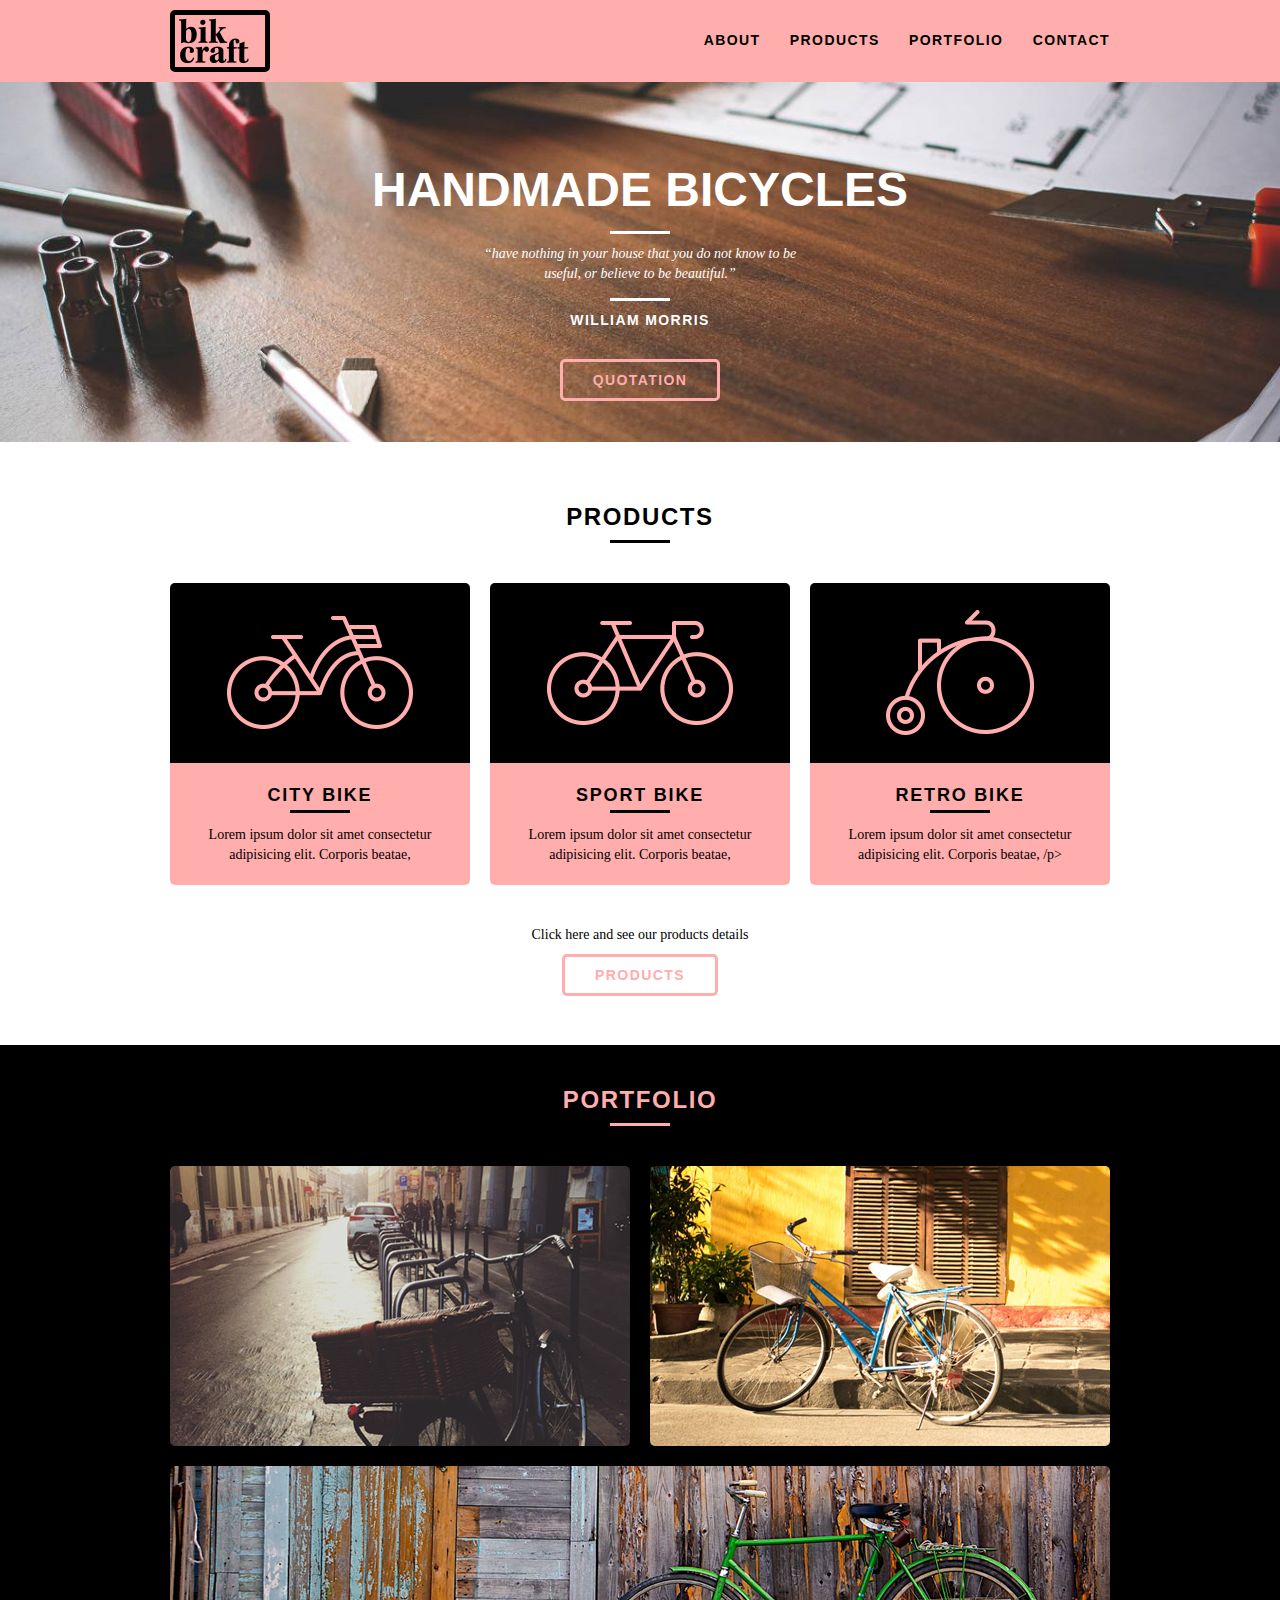
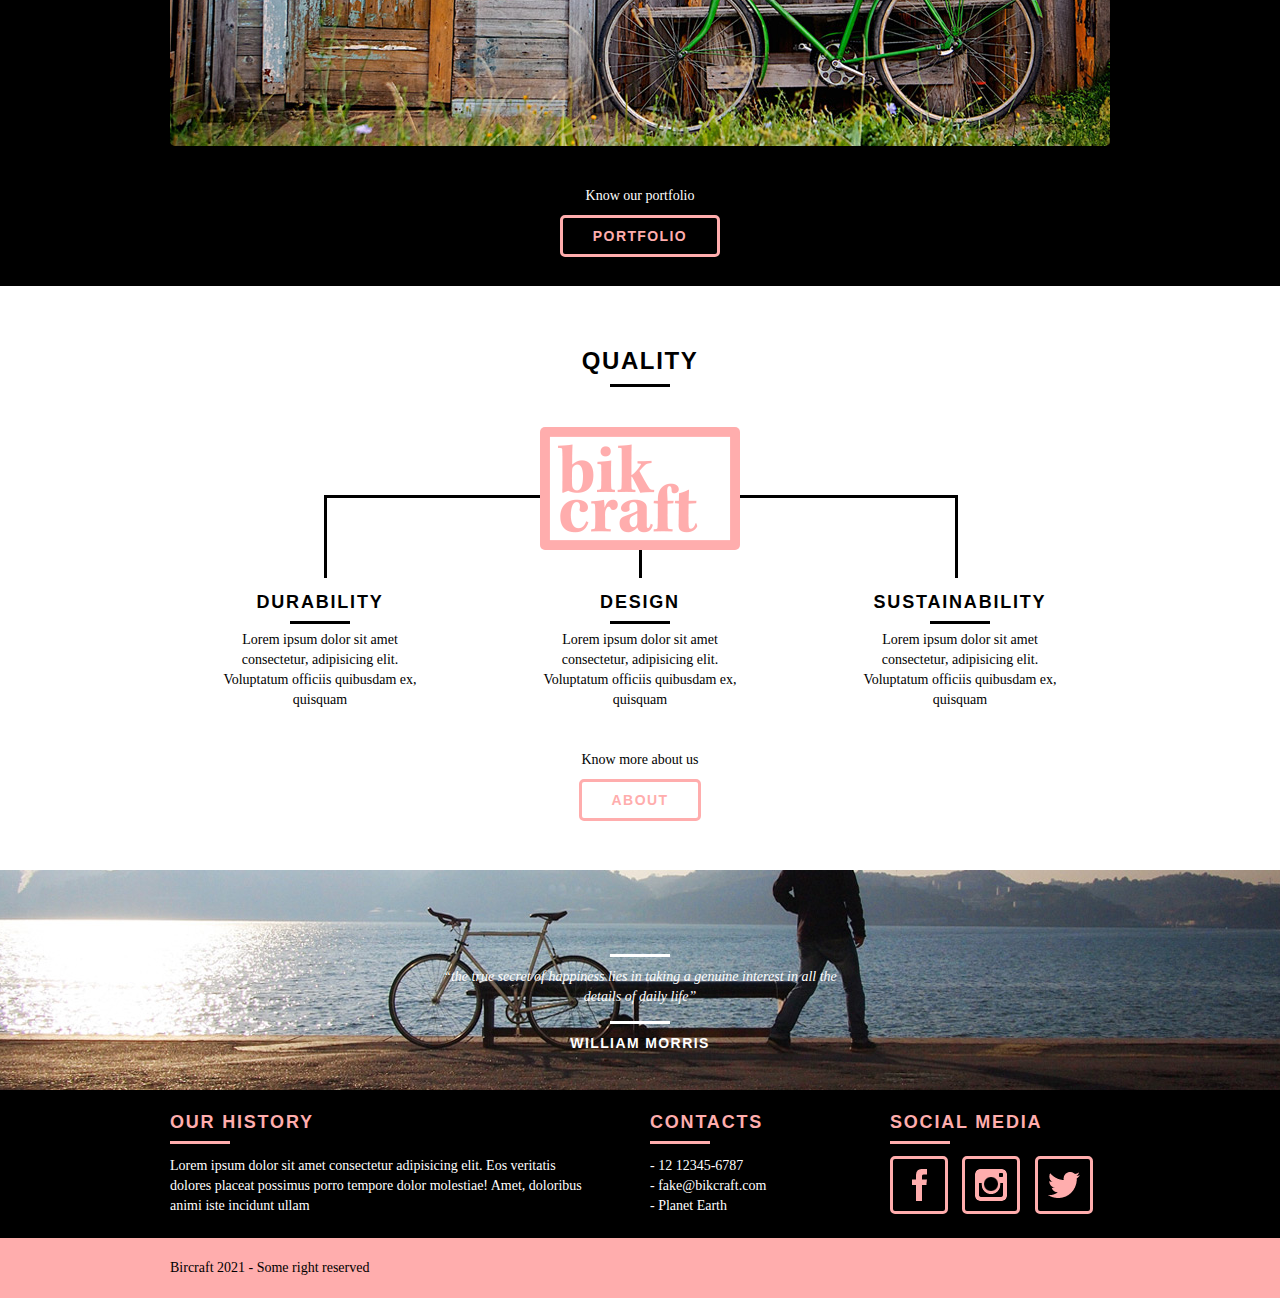
==== index.html @ 62cc19c1 ":beetle: client comments correction; :up: protfolio annimation" ====
<!DOCTYPE html>
<html lang="en">

<head>
   <meta charset="UTF-8">
   <meta http-equiv="X-UA-Compatible" content="IE=edge">
   <meta name="viewport" content="width=device-width, initial-scale=1.0">
   <title>Bikcraft</title>
   <link rel="stylesheet" href="https://use.fontawesome.com/releases/v5.15.3/css/all.css"
      integrity="sha384-SZXxX4whJ79/gErwcOYf+zWLeJdY/qpuqC4cAa9rOGUstPomtqpuNWT9wdPEn2fk" crossorigin="anonymous">
   <link rel="stylesheet" href="css/normalize.css">
   <link rel="stylesheet" href="css/reset.css">
   <link rel="stylesheet" href="css/grid.css">
   <link rel="stylesheet" href="css/style.css">
   <link rel="stylesheet" href="css/responsive.css">
</head>

<body>
   <header class="header">
      <div class="container">
         <a href="index.html" class="grid-4">
            <img src="img/logo.png" alt="Bikcraft">
         </a>
         <nav class="grid-12 header_menu">
            <ul>
               <li><a href="about.html">About</a></li>
               <li><a href="products.html">Products</a></li>
               <li><a href="portfolio.html">Portfolio</a></li>
               <li><a href="contact.html">Contact</a></li>
            </ul>
         </nav>
      </div>
   </header>
   <!-- Introduction -->
   <section class="introduction">
      <div class="container">
         <h1>Handmade Bicycles</h1>
         <blockquote class="quote-external">
            <p>
               “have nothing in your house that you do not know to be useful, or believe to be beautiful.”
            </p>
            <cite>WILLIAM MORRIS</cite>
         </blockquote>
         <a href="products.html" class="btn">Quotation</a>
      </div>
   </section>
   <!-- Products -->
   <section class="container products">
      <h2 class="subtitle">Products</h2>
      <ul class="products_list">
         <li class="grid-1-3">
            <div class="products_icon"><img src="img/produtos/city.png" alt="Bikecraft city bikes"></div>
            <h3>City Bike</h3>
            <p>Lorem ipsum dolor sit amet consectetur adipisicing elit. Corporis beatae, </p>
         </li>
         <li class="grid-1-3">
            <div class="products_icon"><img src="img/produtos/sport.png" alt="Bikecraft city bikes"></div>
            <h3>Sport Bike</h3>
            <p>Lorem ipsum dolor sit amet consectetur adipisicing elit. Corporis beatae, </p>
         </li>
         <li class="grid-1-3">
            <div class="products_icon"><img src="img/produtos/retro.png" alt="Bikecraft city bikes"></div>
            <h3>Retro Bike</h3>
            <p>Lorem ipsum dolor sit amet consectetur adipisicing elit. Corporis beatae, /p>
         </li>
      </ul>
      <div class="call">
         <p>Click here and see our products details</p>
         <a href="products.html" class="btn btn-black">Products</a>
      </div>
   </section>
   <!--Portfolio  -->
   <section class="portfolio">
      <div class="container">
         <h2 class="subtitle">Portfolio</h2>
         <div class="portfolio_list">
            <div class="grid-8"><img src="img/portfolio/retro.jpg" alt="Retro Bick"></div>
            <div class="grid-8"><img src="img/portfolio/city.jpg" alt="City Bike"></div>
            <div class="grid-16"><img src="img/portfolio/sport.jpg" alt="Sport Bike"></div>
         </div>
         <div class="call">
            <p>Know our portfolio</p>
            <a href="portfolio.html" class="btn">Portfolio</a>
         </div>
      </div>
   </section>
   <!-- Quality  -->
   <section class="quality container">
      <h2 class="subtitle">Quality</h2>
      <img src="img/bikcraft-qualidade.png" alt="Bikcraft">
      <ul class="quality-list">
         <li class="grid-1-3">
            <h3>Durability</h3>
            <p>Lorem ipsum dolor sit amet consectetur, adipisicing elit. Voluptatum officiis quibusdam ex, quisquam </p>
         </li>
         <li class="grid-1-3">
            <h3>Design</h3>
            <p>Lorem ipsum dolor sit amet consectetur, adipisicing elit. Voluptatum officiis quibusdam ex, quisquam </p>
         </li>
         <li class="grid-1-3">
            <h3>Sustainability</h3>
            <p>Lorem ipsum dolor sit amet consectetur, adipisicing elit. Voluptatum officiis quibusdam ex, quisquam </p>
         </li>
      </ul>
      <div class="call">
         <p>Know more about us</p>
         <a href="portfolio.html" class="btn btn-black">About</a>
      </div>
   </section>
   <!-- Break -->
   <section class="break">
      <blockquote class="quote-external container">
         <p>
            “the true secret of happiness lies in taking a genuine interest in all the details of daily life”
         </p>
         <cite>WILLIAM MORRIS</cite>
      </blockquote>
   </section>
   <!-- Footer -->
   <footer>
      <div class="footer">
         <div class="container">
            <div class="grid-8 footer-history">
               <h3>Our history</h3>
               <p>Lorem ipsum dolor sit amet consectetur adipisicing elit. Eos veritatis dolores placeat possimus porro
                  tempore dolor molestiae! Amet, doloribus animi iste incidunt ullam</p>
            </div>
            <div class="grid-4 footer-contacts">
               <h3>Contacts</h3>
               <ul>
                  <li>- 12 12345-6787</li>
                  <li>- fake@bikcraft.com</li>
                  <li>- Planet Earth</li>
               </ul>
            </div>
            <div class="grid-4 footer-social-media">
               <h3>Social Media</h3>
               <ul>
                  <li><a href="http://facebook.com" target="_blank"><img src="/img/redes-sociais/facebook.png"
                           alt=""></a></li>
                  <li><a href="http://instagram.com" target="_blank"><img src="/img/redes-sociais/instagram.png"
                           alt=""></a></li>
                  <li><a href="http://twitter.com" target="_blank"><img src="img/redes-sociais/twitter.png" alt=""></a>
                  </li>
               </ul>
            </div>
         </div>
      </div>
      <div class="copy">
         <div class="container">
            <p class="grid-16">
               Bircraft 2021 - Some right reserved
            </p>
         </div>
      </div>
   </footer>
   <script src="js/libs/jquery-1.11.2.min.js"></script>
   <script src="js/plugins.js"></script>
   <script src="js/script.js"></script>
</body>

</html>
---- css/grid.css ----
*,
*:before,
*:after {
  -webkit-box-sizing: border-box;
  -moz-box-sizing: border-box;
  box-sizing: border-box;
}

.container {
  width: 960px;
  margin: 0 auto;
  padding: 0px;
  position: relative;
}

.container:after,
.container:before {
  content: " ";
  display: table;
}

.container:after {
  clear: both;
}

.grid-1,
.grid-2,
.grid-3,
.grid-4,
.grid-5,
.grid-6,
.grid-7,
.grid-8,
.grid-9,
.grid-10,
.grid-11,
.grid-12,
.grid-13,
.grid-14,
.grid-15,
.grid-16,
.grid-1-3 {
  float: left;
  margin-left: 10px;
  margin-right: 10px;
}

.grid-1 {
  width: 40px;
}

.grid-2 {
  width: 100px;
}

.grid-3 {
  width: 160px;
}

.grid-4 {
  width: 220px;
}

.grid-5 {
  width: 280px;
}

.grid-6 {
  width: 340px;
}

.grid-7 {
  width: 400px;
}

.grid-8 {
  width: 460px;
}

.grid-9 {
  width: 520px;
}

.grid-10 {
  width: 580px;
}

.grid-11 {
  width: 640px;
}

.grid-12 {
  width: 700px;
}

.grid-13 {
  width: 760px;
}

.grid-14 {
  width: 820px;
}

.grid-15 {
  width: 880px;
}

.grid-16 {
  width: 940px;
}

.grid-1-3 {
  width: 300px;
}
/********************* Tablet - 768px ***********************/
@media only screen and (min-width: 768px) and (max-width: 959px) {
  .container {
    width: 768px;
  }
  .grid-1 {
    width: 28px;
  }
  .grid-2 {
    width: 76px;
  }
  .grid-3 {
    width: 124px;
  }
  .grid-4 {
    width: 172px;
  }
  .grid-5 {
    width: 220px;
  }
  .grid-6 {
    width: 268px;
  }
  .grid-7 {
    width: 316px;
  }
  .grid-8 {
    width: 364px;
  }
  .grid-9 {
    width: 412px;
  }
  .grid-10 {
    width: 460px;
  }
  .grid-11 {
    width: 508px;
  }
  .grid-12 {
    width: 556px;
  }
  .grid-13 {
    width: 604px;
  }
  .grid-14 {
    width: 652px;
  }
  .grid-15 {
    width: 700px;
  }
  .grid-16 {
    width: 748px;
  }
  .grid-1-3 {
    width: 236px;
  }
}

/********************* Mobile and Small tablets - 768px ***********************/
@media only screen and (max-width: 767px) {
  .container {
    width: 300px;
  }
  .grid-1,
  .grid-2,
  .grid-3,
  .grid-4,
  .grid-5,
  .grid-6,
  .grid-7,
  .grid-8,
  .grid-9,
  .grid-10,
  .grid-11,
  .grid-12,
  .grid-13,
  .grid-14,
  .grid-15,
  .grid-16,
  .grid-1-3 {
    width: 300px;
    margin: 0 0 20px 0;
    float: none;
  }
}
---- css/style.css ----
/*************************** General Styles************************/
body {
  font-family: Arial, Helvetica, sans-serif;
}

p {
  font-family: Georgia, "Times New Roman", Times, serif;
  font-size: 14px;
  line-height: 20px;
}
img {
  display: block;
  max-width: 100%;
  border-radius: 5px;
}
.btn {
  border: 3px solid #ffadad;
  padding: 10px 30px;
  color: #ffadad;
  font-size: 14px;
  line-height: 20px;
  text-transform: uppercase;
  font-weight: bold;
  letter-spacing: 0.1em;
  border-radius: 5px;
}
.btn:hover {
  color: #fff;
  border-color: #fff;
}
.btn.btn-black:hover {
  color: #000;
  border-color: #000;
}

.subtitle {
  font-size: 24px;
  line-height: 30px;
  font-weight: bold;
  letter-spacing: 0.1rem;
  color: #000;
  text-transform: uppercase;
  text-align: center;
  margin-bottom: 40px;
}
.subtitle::after {
  content: "";
  display: block;
  width: 60px;
  height: 3px;
  background: #000;
  margin: 8px auto;
}
.subtitle-internal {
  font-size: 24px;
  line-height: 30px;
  font-weight: bold;
  letter-spacing: 0.1rem;
  color: #000;
  text-transform: uppercase;
  margin-bottom: 20px;
}
.subtitle-internal::after {
  content: "";
  display: block;
  width: 60px;
  height: 3px;
  background: #000;
  margin: 8px 0;
}
/******************************* Header ***************************/
.header {
  position: fixed;
  top: 0;
  width: 100%;
  background: #ffadad;
  padding: 10px 0;
  z-index: 10;
}

.header_menu {
  text-align: right;
}

.header_menu ul li {
  display: inline-block;
  margin-left: 25px;
  margin-top: 20px;
}
.header_menu ul li a {
  color: #000;
  font-weight: bold;
  text-transform: uppercase;
  letter-spacing: 0.1em;
  font-size: 14px; /*  convém ser em em */
  line-height: 20px;
  padding: 10px 0; /*  para aumentar a área de contacto e facilitar o click */
}

.header_menu ul li a:hover {
  color: #fff;
}
.header_menu ul li a.menu-active {
  color: #fff;
}
/******************************* Intro ****************************/
.introduction {
  width: 100%;
  height: 360px;
  background: url(/img/bg.jpg) no-repeat center;
  background-size: cover;
  margin-top: 82px;
  text-align: center;
  padding-top: 80px;
}

.introduction h1 {
  font-size: 48px;
  color: #fff;
  font-weight: bold;
  text-transform: uppercase;
}

.quote-external {
  max-width: 320px;
  margin: 0 auto;
  margin-bottom: 40px;
  color: #fff;
}
.quote-external p {
  font-style: italic;
}
/******** Create line before and after quote ********/
.quote-external p::before,
.quote-external p::after {
  content: "";
  display: block;
  width: 60px;
  height: 3px;
  background: #fff;
  margin: 14px auto 10px auto;
}

.quote-external cite {
  font-style: normal;
  font-weight: bold;
  font-size: 14px;
  letter-spacing: 0.1em;
}
/*********************** Internal Introduction ********************/
.introduction-internal {
  width: 100%;
  margin-top: 82px;
  height: 160px;
  background-size: cover;
  text-align: center;
  color: #fff;
  padding-top: 30px;
}
.introduction-internal h1 {
  font-size: 36px;
  font-weight: bold;
  text-transform: uppercase;
}
.introduction-internal h1::after {
  content: "";
  display: block;
  width: 60px;
  height: 3px;
  background: #fff;
  margin: 6px auto 10px auto;
}

/**************************** Products ****************************/

.products {
  padding: 60px 0;
}
.products_list li {
  background: #ffadad;
  text-align: center;
  border-radius: 5px;
}
.products_list li h3 {
  font-weight: bold;
  font-size: 18px;
  line-height: 25px;
  text-transform: uppercase;
  letter-spacing: 0.1em;
  margin-top: 20px;
}
.products_list li h3::after {
  content: "";
  display: block;
  width: 60px;
  height: 3px;
  background: #000;
  margin: 2px auto;
}
.products_list li p {
  padding: 10px 20px 20px 20px;
}
.products_icon {
  background: #000;
  padding: 20px;
  border-radius: 5px 5px 0 0;
}
.products_icon img {
  margin: 0 auto;
}
.call {
  padding-top: 40px;
  text-align: center;
  clear: both;
}
.call p {
  margin-bottom: 20px;
}

/***************************** Portfolio **************************/
.portfolio {
  width: 100%;
  background: #000;
  padding: 40px;
}

.portfolio .subtitle {
  color: #ffadad;
}

.portfolio .subtitle::after {
  background: #ffadad;
}

.portfolio_list div:last-of-type {
  margin-top: 20px;
}

.portfolio .call p {
  color: #fff;
}
/***************************** Quality **************************/
.quality {
  padding: 60px 0;
  overflow: auto; /* Clear-fix*/
}
.quality::after {
  content: "";
  width: 634px;
  height: 83px;
  display: block;
  background: url(/img/linhas.png) no-repeat center;
  position: absolute;
  top: 209px;
  right: 162px;
  z-index: -1;
}
.quality img {
  margin: 0 auto;
}
.quality-list {
  padding-top: 20px;
}
.quality-list li {
  text-align: center;
  padding: 0 40px;
}

.quality-list li h3 {
  font-weight: bold;
  font-size: 18px;
  line-height: 25px;
  text-transform: uppercase;
  letter-spacing: 0.1em;
  margin-top: 20px;
}
.quality-list li h3::after {
  content: "";
  display: block;
  width: 60px;
  height: 3px;
  background: #000;
  margin: 6px auto;
}
/***************************** Break **************************/
.break {
  width: 100%;
  height: 220px;
  background: url(/img/bg-footer.jpg) no-repeat center;
  background-size: cover;
  text-align: center;
  padding-top: 70px;
}
.break .quote-external {
  max-width: 400px;
}
/***************************** Footer **************************/
.footer {
  width: 100%;
  background: #000;
  color: #fff;
  padding: 20px 0;
}

.footer h3 {
  font-size: 18px;
  line-height: 25px;
  font-weight: bold;
  color: #ffadad;
  text-transform: uppercase;
  letter-spacing: 0.1em;
}

.footer h3::after {
  content: "";
  display: block;
  width: 60px;
  height: 3px;
  background: #ffadad;
  margin: 6px 0 12px 0;
}

.footer-history {
  padding-right: 40px;
}
.footer-contacts ul li {
  font-size: 14px;
  line-height: 20px;
  font-family: Georgia, "Times New Roman", Times, serif;
}

.footer-social-media ul li {
  display: inline-block;
  margin-right: 10px;
}
.footer-social-media ul li a {
  border: 3px solid #ffadad;
  display: block;
  padding: 10px;
  border-radius: 5px;
}
.footer-social-media ul li a:hover {
  border: 3px solid #fff;
}
.copy {
  width: 100%;
  background: #ffadad;
  padding: 20px;
}
---- css/responsive.css ----
/********************* Tablet - 768px ***********************/
@media only screen and (min-width: 768px) and (max-width: 959px) {
  /******************************* Quality Home ***************************/

  .quality::after {
    right: 66px;
  }
  .quality-list li {
    padding: 0 10px;
  }
  /******************************* Footer ***************************/
  .footer-social-media ul li a {
    padding: 6px;
  }
  .footer-social-media ul li a img {
    width: 26px;
    height: 26px;
  }
  /**************************** Products ****************************/
  .product-item h2 {
    top: -150px;
    margin-bottom: -56px;
  }
  .product-icon {
    padding: 41px 0;
  }
  .product-info p {
    font-size: 14px;
    line-height: 20px;
    padding: 20px 30px;
    height: 122px;
  }
  .product-info ul li {
    width: 181px;
  }
  blockquote {
    left: 250px;
  }
}

/********************* Mobile ***********************/
@media only screen and (max-width: 767px) {
  .call {
    padding-top: 10px;
  }

  /******************************* Header ***************************/
  .header {
    position: relative;
    padding-bottom: 0;
  }
  .header img {
    margin: 0 auto 10px auto;
  }
  .header_menu {
    text-align: center;
  }
  .header_menu ul li {
    margin: 5px;
  }
  .header_menu ul li a {
    border: 4px solid #000;
    width: 136px;
    display: block;
    float: left;
  }
  .header_menu ul li a:hover {
    color: #fff;
    border-color: #fff;
  }
  .header_menu ul li a.menu-active {
    border-color: #fff;
  }
  /******************************* Quality Home ***************************/
  .quality::after {
    display: none;
  }
  /******************************* Intro ****************************/
  .introduction {
    margin-top: 0;
    padding-top: 45px;
    background: url(/img/bg-mobile.jpg) no-repeat center;
    background-size: cover;
  }
  /****************************** Internal Intro **************************/
  .introduction-internal {
    margin-top: 0px;
  }
  /****************************** About **************************/
  .mission-about p {
    font-size: 14px;
    line-height: 20px;
    padding-right: 0px;
  }
  .mission-about ul li {
    font-size: 14px;
    line-height: 25px;
  }

  /**************************** Products ****************************/
  .product-item h2 {
    top: -100px;
    margin-bottom: -68px;
  }
  .product-icon {
    padding: 41px 0;
  }
  .product-info p {
    font-size: 14px;
    line-height: 20px;
    height: auto;
    padding: 20px 30px;
  }
  .product-info ul li {
    width: 149px;
    font-size: 14px;
    padding-top: 14px;
  }
  .form {
    padding-right: 0px;
  }
  .contact-quotation ul {
    padding-right: 0px;
  }
  /**************************** Contact ****************************/
  .contact-form {
    padding-right: 0px;
    margin-bottom: 40px;
  }
  blockquote {
    left: 100px;
  }
}
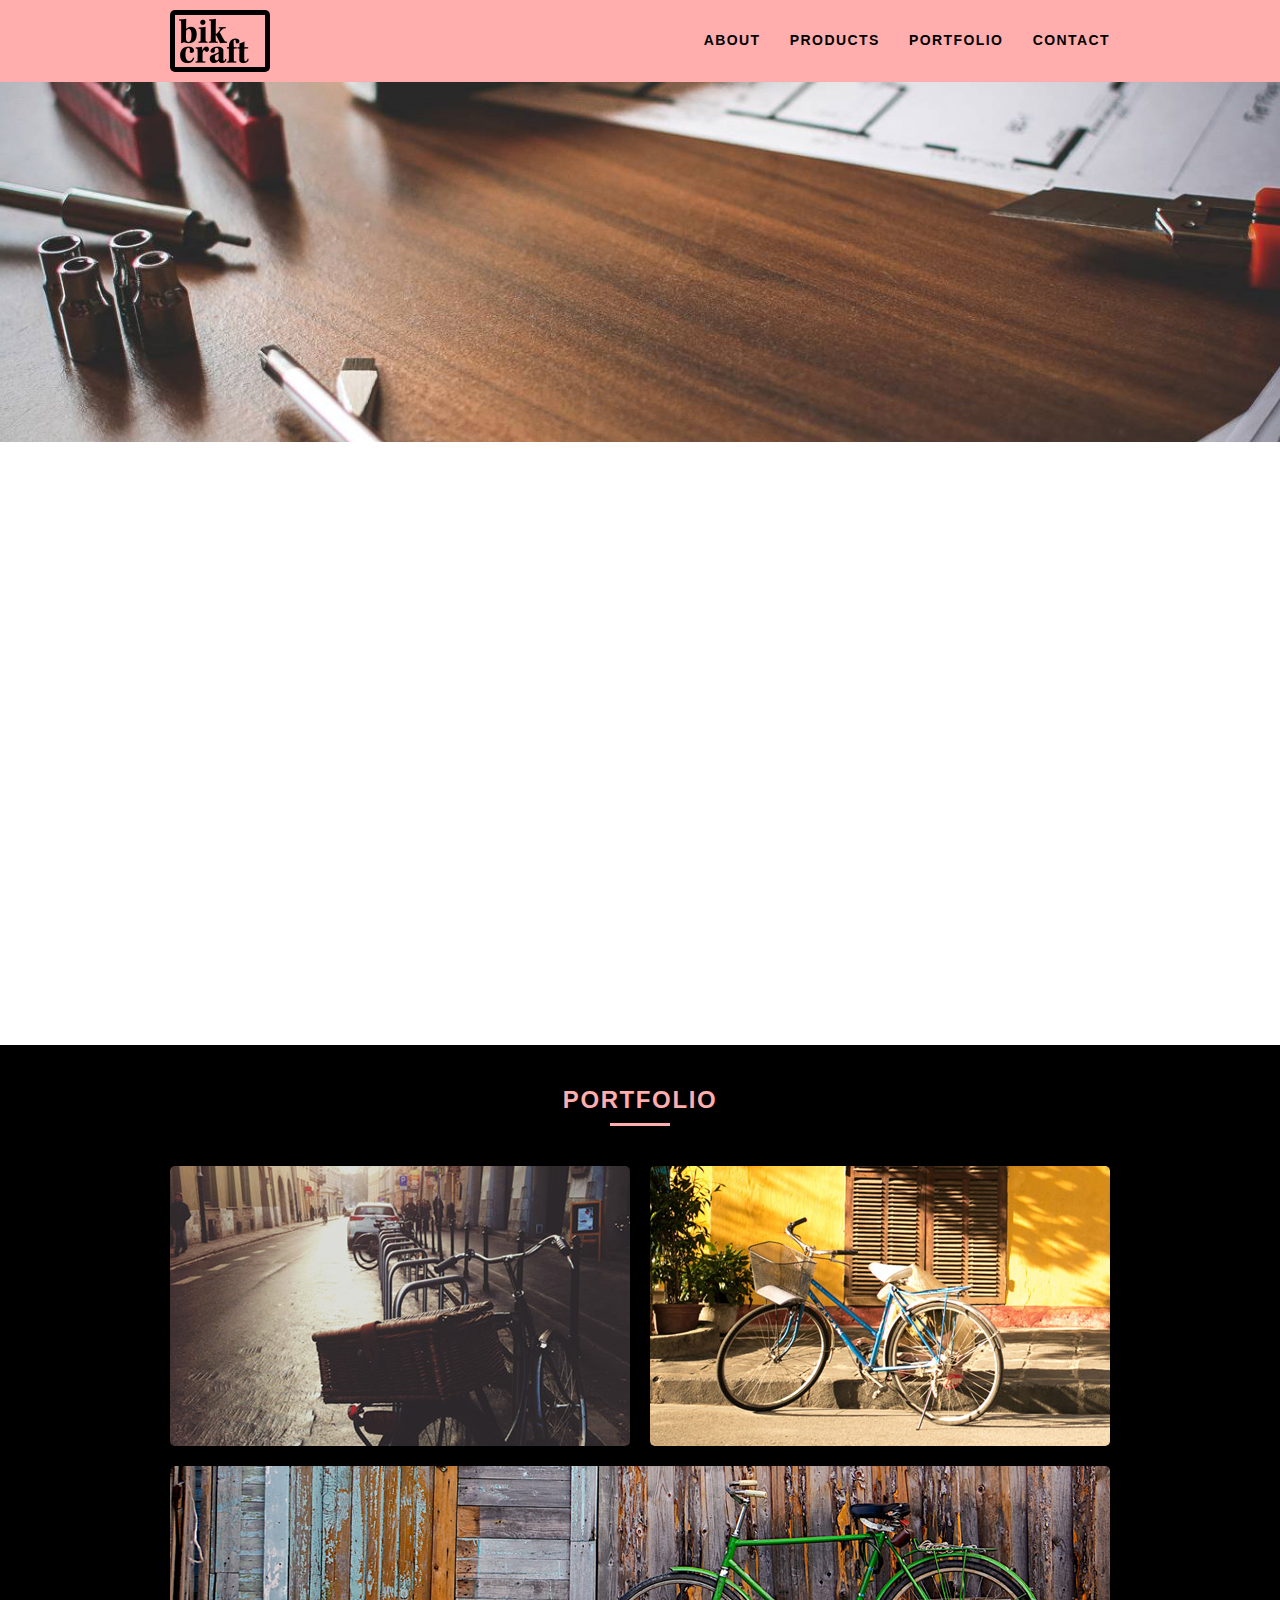
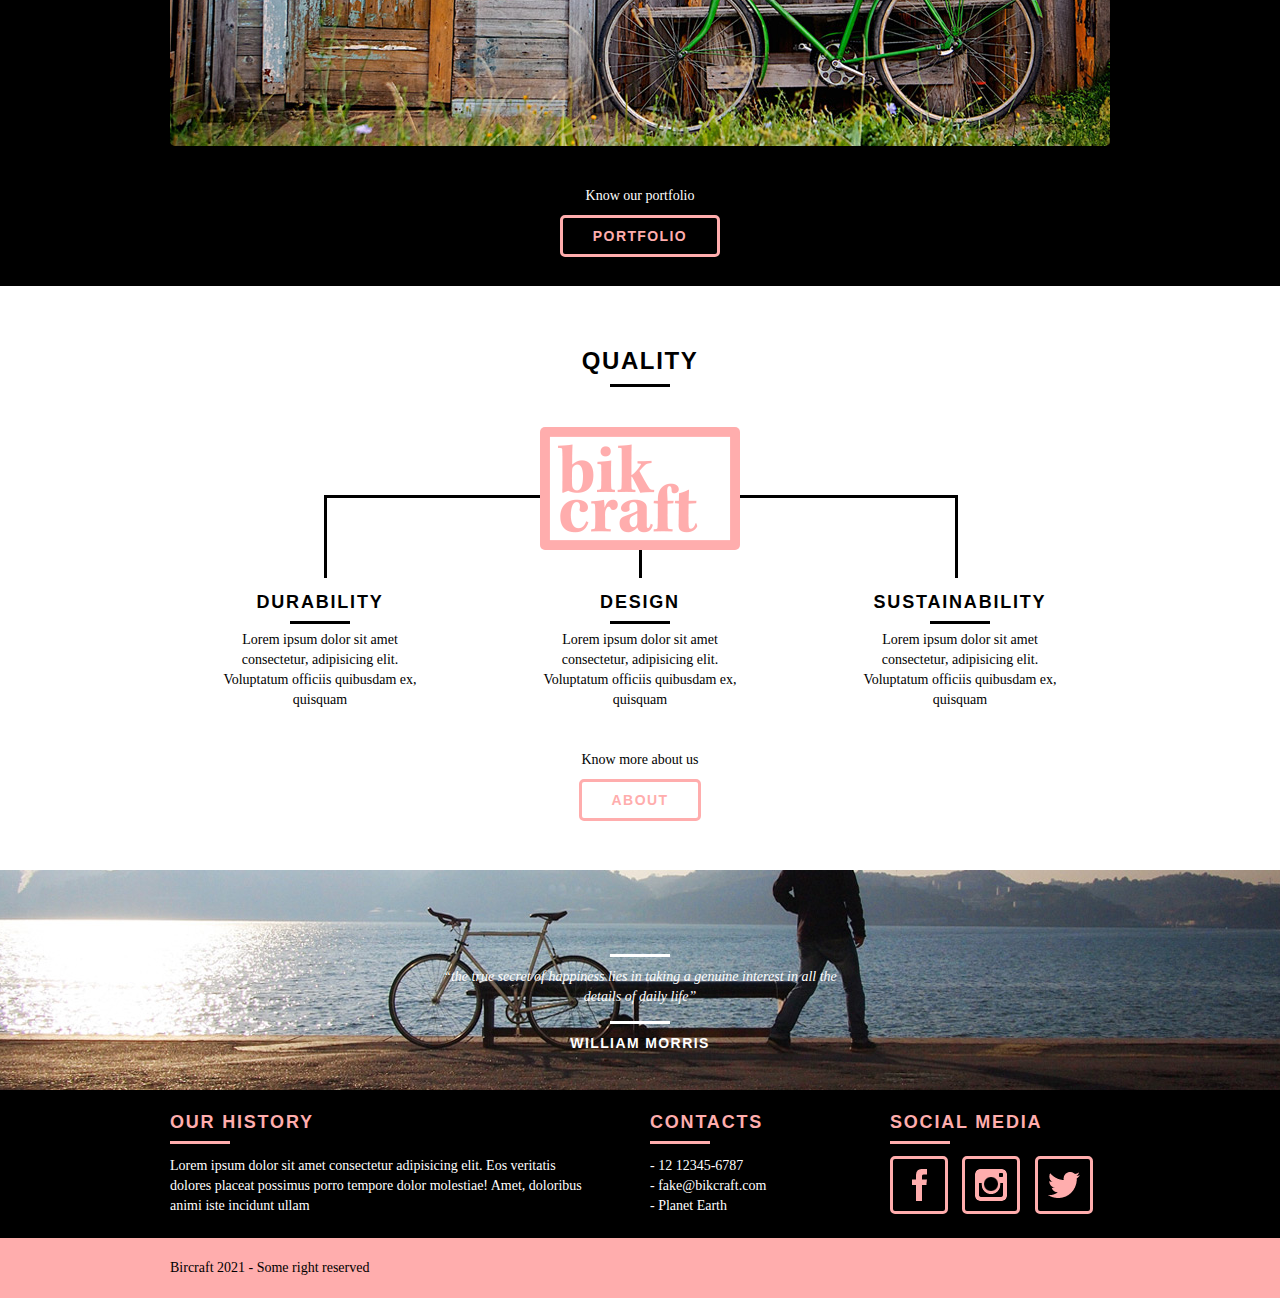
==== commit 8d6348d5: ":up: animations" ====
--- a/index.html
+++ b/index.html
@@ -13,6 +13,7 @@
    <link rel="stylesheet" href="css/grid.css">
    <link rel="stylesheet" href="css/style.css">
    <link rel="stylesheet" href="css/responsive.css">
+   <script src="js/libs/modernizr.custom.45655.js"></script>
 </head>
 
 <body>
@@ -45,7 +46,7 @@
       </div>
    </section>
    <!-- Products -->
-   <section class="container products">
+   <section class="container products anime">
       <h2 class="subtitle">Products</h2>
       <ul class="products_list">
          <li class="grid-1-3">
--- a/css/style.css
+++ b/css/style.css
@@ -23,6 +23,7 @@
   font-weight: bold;
   letter-spacing: 0.1em;
   border-radius: 5px;
+  transition: 0.5s ease;
 }
 .btn:hover {
   color: #fff;
@@ -95,6 +96,7 @@
   font-size: 14px; /*  convém ser em em */
   line-height: 20px;
   padding: 10px 0; /*  para aumentar a área de contacto e facilitar o click */
+  transition: all 0.3s ease-out;
 }
 
 .header_menu ul li a:hover {
@@ -338,6 +340,7 @@
   display: block;
   padding: 10px;
   border-radius: 5px;
+  transition: all 0.5s ease-out;
 }
 .footer-social-media ul li a:hover {
   border: 3px solid #fff;
@@ -347,3 +350,67 @@
   background: #ffadad;
   padding: 20px;
 }
+
+/* Animations */
+.js .introduction h1,
+.js .introduction blockquote,
+.js .introduction .btn,
+.js .anime,
+.js .anime-internal,
+.js .introduction-internal h1,
+.js .introduction-internal p {
+  opacity: 0;
+}
+
+/* From website Animate */
+/*!
+ * animate.css - https://animate.style/
+ * Version - 4.1.1
+ * Licensed under the MIT license - https://opensource.org/licenses/MIT
+ *
+ * Copyright (c) 2021 Animate.css
+ */
+:root {
+  --animate-duration: 1s;
+  --animate-delay: 1s;
+  --animate-repeat: 1;
+}
+.animate__animated {
+  -webkit-animation-duration: 1s;
+  animation-duration: 1s;
+  -webkit-animation-duration: var(--animate-duration);
+  animation-duration: var(--animate-duration);
+  -webkit-animation-fill-mode: both;
+  animation-fill-mode: both;
+}
+
+@-webkit-keyframes fadeInDown {
+  from {
+    opacity: 0;
+    -webkit-transform: translate3d(0, -10px, 0);
+    transform: translate3d(0, -10px, 0);
+  }
+
+  to {
+    opacity: 1;
+    -webkit-transform: translate3d(0, 0, 0);
+    transform: translate3d(0, 0, 0);
+  }
+}
+@keyframes fadeInDown {
+  from {
+    opacity: 0;
+    -webkit-transform: translate3d(0, -100%, 0);
+    transform: translate3d(0, -100%, 0);
+  }
+
+  to {
+    opacity: 1;
+    -webkit-transform: translate3d(0, 0, 0);
+    transform: translate3d(0, 0, 0);
+  }
+}
+.animate__fadeInDown {
+  -webkit-animation-name: fadeInDown;
+  animation-name: fadeInDown;
+}
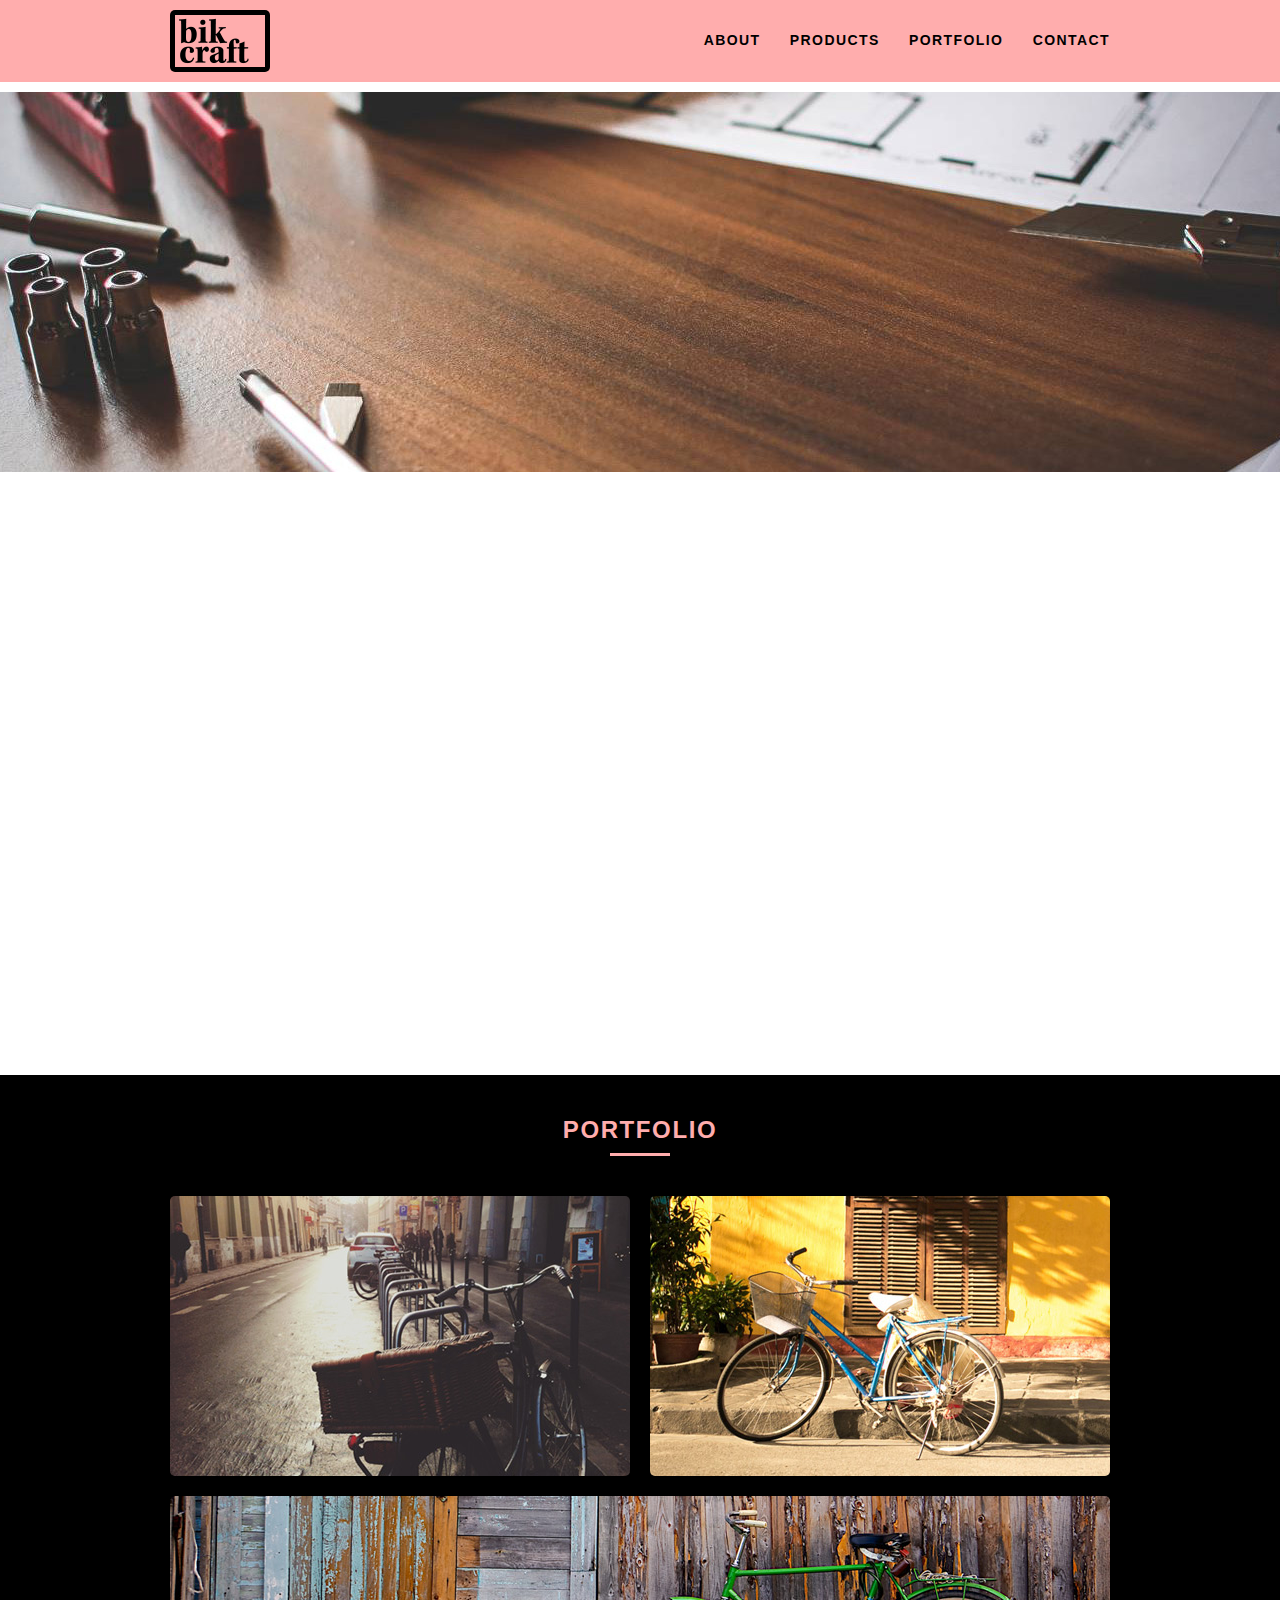
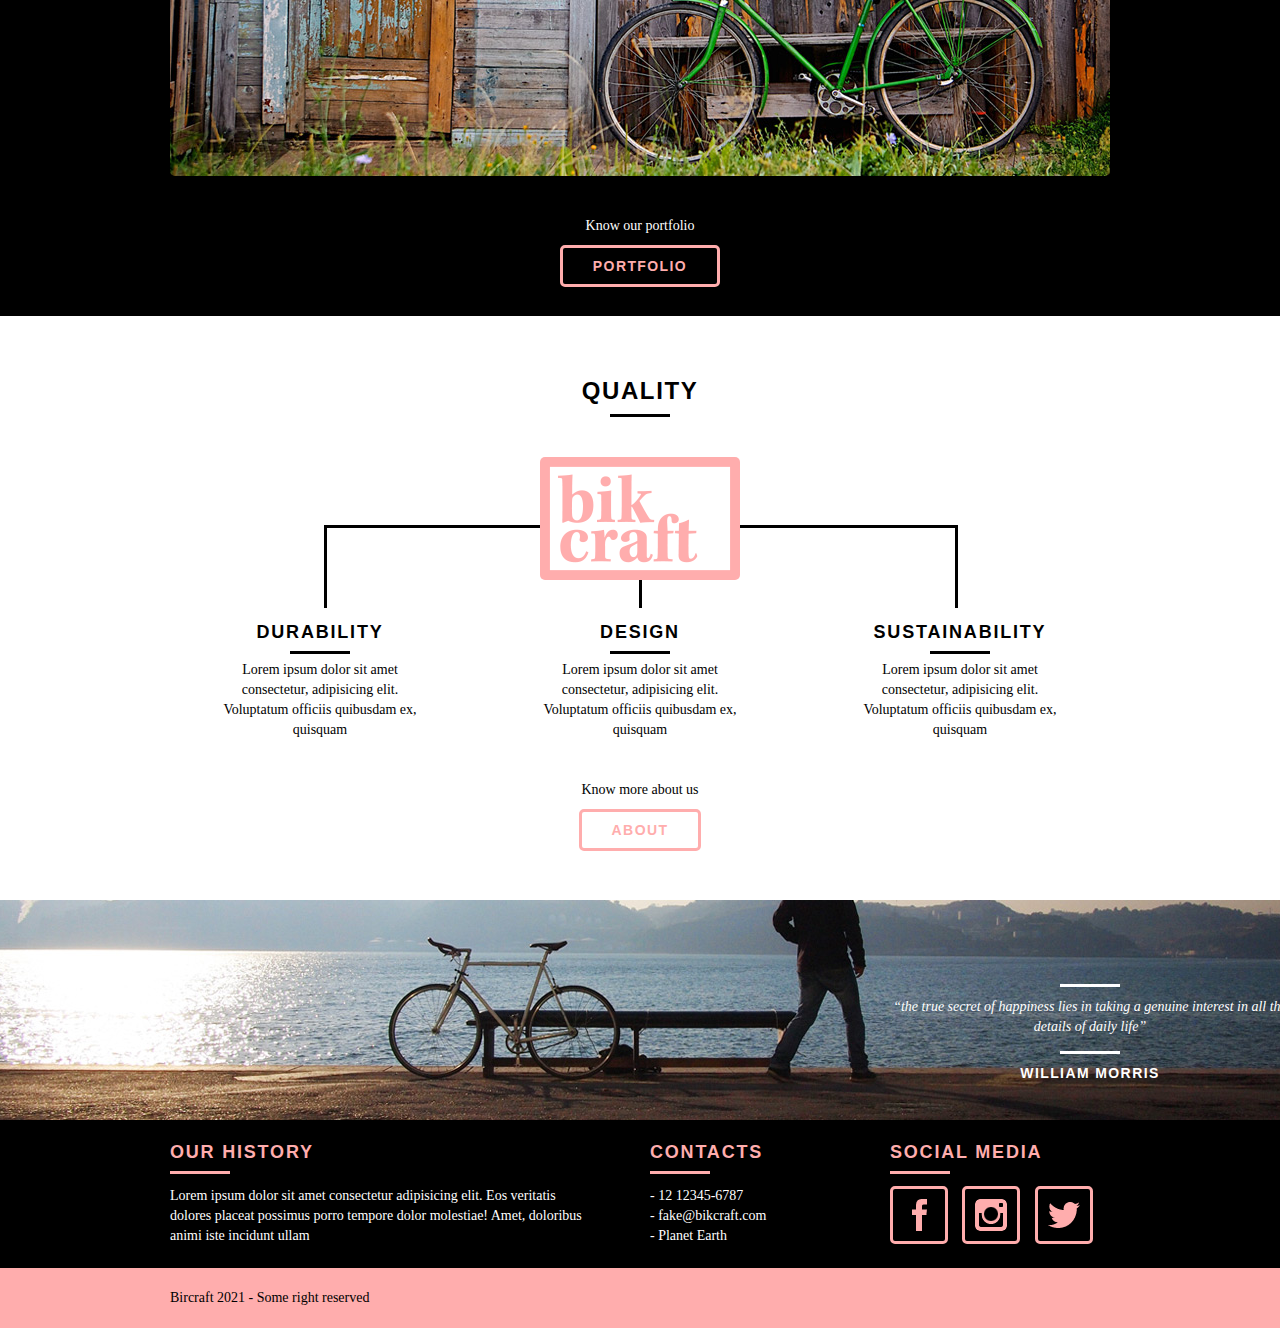
==== commit 12ae8e45: ":beetle: css one file" ====
--- a/index.html
+++ b/index.html
@@ -5,14 +5,24 @@
    <meta charset="UTF-8">
    <meta http-equiv="X-UA-Compatible" content="IE=edge">
    <meta name="viewport" content="width=device-width, initial-scale=1.0">
-   <title>Bikcraft</title>
+   <title>Bikcraft - Personalized Bicycles</title>
+   <meta name="description"
+      content="Buy your Personalized bicycle at Bikcraft. We have different models: city, sport and retro.">
+
+   <meta property="og:type" content="website" />
+   <meta property="og:title" content="nome do site" />
+   <meta property="og:description"
+      content="Buy your Personalized bicycle at Bikcraft. We have different models: city, sport and retro." />
+   <meta property="og:url" content="http://bikcraft.com" />
+   <meta property="og:image" content="http://bikcraft.com/img/og-image" />
+
+   <link rel="shortcut icon" href="favicon.ico">
    <link rel="stylesheet" href="https://use.fontawesome.com/releases/v5.15.3/css/all.css"
       integrity="sha384-SZXxX4whJ79/gErwcOYf+zWLeJdY/qpuqC4cAa9rOGUstPomtqpuNWT9wdPEn2fk" crossorigin="anonymous">
-   <link rel="stylesheet" href="css/normalize.css">
-   <link rel="stylesheet" href="css/reset.css">
-   <link rel="stylesheet" href="css/grid.css">
+
    <link rel="stylesheet" href="css/style.css">
-   <link rel="stylesheet" href="css/responsive.css">
+
+
    <script src="js/libs/modernizr.custom.45655.js"></script>
 </head>
 
@@ -109,14 +119,14 @@
       </div>
    </section>
    <!-- Break -->
-   <section class="break">
+   <div class="break">
       <blockquote class="quote-external container">
          <p>
             “the true secret of happiness lies in taking a genuine interest in all the details of daily life”
          </p>
          <cite>WILLIAM MORRIS</cite>
       </blockquote>
-   </section>
+   </div>
    <!-- Footer -->
    <footer>
       <div class="footer">
--- a/css/style.css
+++ b/css/style.css
@@ -1,3 +1,703 @@
+/* ==========================================================================
+   Reset
+   ========================================================================== */
+/**
+ * Remove anchor text-decoration
+ */
+a {
+  text-decoration: none;
+}
+
+/**
+ * Remove list-style
+ */
+ol,
+ul {
+  list-style: none;
+}
+
+html,
+body,
+div,
+span,
+iframe,
+h1,
+h2,
+h3,
+h4,
+h5,
+h6,
+p,
+blockquote,
+a,
+em,
+img,
+dl,
+dt,
+dd,
+ol,
+ul,
+li,
+fieldset,
+form,
+label,
+legend,
+article,
+footer,
+header,
+nav,
+section,
+main {
+  margin: 0;
+  padding: 0;
+  border: 0;
+  vertical-align: baseline;
+}
+
+h1,
+h2,
+h3,
+h4,
+h5,
+h6,
+p,
+a,
+ul {
+  font-size: 1em;
+  font-weight: normal;
+}
+
+/* Document
+ * ========================================================================== */
+
+/**
+ * 1. Correct the line height in all browsers.
+ * 2. Prevent adjustments of font size after orientation changes in
+ *    IE on Windows Phone and in iOS.
+ */
+
+html {
+  line-height: 1.15; /* 1 */
+  -ms-text-size-adjust: 100%; /* 2 */
+  -webkit-text-size-adjust: 100%; /* 2 */
+}
+
+/* Sections
+ * ========================================================================== */
+
+/**
+ * Correct the font size and margin on `h1` elements within `section` and
+ * `article` contexts in Chrome, Edge, Firefox, and Safari.
+ */
+
+h1 {
+  font-size: 2em;
+  margin: 0.67em 0;
+}
+
+/* Grouping content
+ * ========================================================================== */
+
+/**
+ * Remove the margin on nested lists in Chrome, Edge, IE, and Safari.
+ */
+
+dl dl,
+dl ol,
+dl ul,
+ol dl,
+ul dl {
+  margin: 0;
+}
+
+/**
+ * Remove the margin on nested lists in Edge 18- and IE.
+ */
+
+ol ol,
+ol ul,
+ul ol,
+ul ul {
+  margin: 0;
+}
+
+/**
+ * 1. Add the correct box sizing in Firefox.
+ * 2. Correct the inheritance of border color in Firefox.
+ * 3. Show the overflow in Edge 18- and IE.
+ */
+
+hr {
+  box-sizing: content-box; /* 1 */
+  color: inherit; /* 2 */
+  height: 0; /* 1 */
+  overflow: visible; /* 3 */
+}
+
+/**
+ * Add the correct display in IE.
+ */
+
+main {
+  display: block;
+}
+
+/**
+ * 1. Correct the inheritance and scaling of font size in all browsers.
+ * 2. Correct the odd `em` font sizing in all browsers.
+ */
+
+pre {
+  font-family: monospace, monospace; /* 1 */
+  font-size: 1em; /* 2 */
+}
+
+/* Text-level semantics
+ * ========================================================================== */
+
+/**
+ * Remove the gray background on active links in IE 10.
+ */
+
+a {
+  background-color: transparent;
+}
+
+/**
+ * Add the correct text decoration in Edge 18-, IE, and Safari.
+ */
+
+abbr[title] {
+  text-decoration: underline;
+  text-decoration: underline dotted;
+}
+
+/**
+ * Add the correct font weight in Chrome, Edge, and Safari.
+ */
+
+b,
+strong {
+  font-weight: bolder;
+}
+
+/**
+ * 1. Correct the inheritance and scaling of font size in all browsers.
+ * 2. Correct the odd `em` font sizing in all browsers.
+ */
+
+code,
+kbd,
+samp {
+  font-family: monospace, monospace; /* 1 */
+  font-size: 1em; /* 2 */
+}
+
+/**
+ * Add the correct font size in all browsers.
+ */
+
+small {
+  font-size: 80%;
+}
+
+/* Embedded content
+ * ========================================================================== */
+
+/**
+ * Add the correct display in IE 9-.
+ */
+
+audio,
+video {
+  display: inline-block;
+}
+
+/**
+ * Add the correct display in iOS 4-7.
+ */
+
+audio:not([controls]) {
+  display: none;
+  height: 0;
+}
+
+/**
+ * Remove the border on images within links in IE 10-.
+ */
+
+img {
+  border-style: none;
+}
+
+/**
+ * Hide the overflow in IE.
+ */
+
+svg:not(:root) {
+  overflow: hidden;
+}
+
+/* Tabular data
+ * ========================================================================== */
+
+/**
+ * 1. Correct table border color inheritance in all Chrome, Edge, and Safari.
+ * 2. Remove text indentation from table contents in Chrome, Edge, and Safari.
+ */
+
+table {
+  border-color: inherit; /* 1 */
+  text-indent: 0; /* 2 */
+}
+
+/* Forms
+ * ========================================================================== */
+
+/**
+ * Remove the margin on controls in Safari.
+ */
+
+button,
+input,
+select {
+  margin: 0;
+}
+
+/**
+ * 1. Show the overflow in IE.
+ * 2. Remove the inheritance of text transform in Edge 18-, Firefox, and IE.
+ */
+
+button {
+  overflow: visible; /* 1 */
+  text-transform: none; /* 2 */
+}
+
+/**
+ * Correct the inability to style buttons in iOS and Safari.
+ */
+
+button,
+[type="button"],
+[type="reset"],
+[type="submit"] {
+  -webkit-appearance: button;
+}
+
+/**
+ * Correct the padding in Firefox.
+ */
+
+fieldset {
+  padding: 0.35em 0.75em 0.625em;
+}
+
+/**
+ * Show the overflow in Edge 18- and IE.
+ */
+
+input {
+  overflow: visible;
+}
+
+/**
+ * 1. Correct the text wrapping in Edge 18- and IE.
+ * 2. Correct the color inheritance from `fieldset` elements in IE.
+ */
+
+legend {
+  box-sizing: border-box; /* 1 */
+  color: inherit; /* 2 */
+  display: table; /* 1 */
+  max-width: 100%; /* 1 */
+  white-space: normal; /* 1 */
+}
+
+/**
+ * 1. Add the correct display in Edge 18- and IE.
+ * 2. Add the correct vertical alignment in Chrome, Edge, and Firefox.
+ */
+
+progress {
+  display: inline-block; /* 1 */
+  vertical-align: baseline; /* 2 */
+}
+
+/**
+ * Remove the inheritance of text transform in Firefox.
+ */
+
+select {
+  text-transform: none;
+}
+
+/**
+ * 1. Remove the margin in Firefox and Safari.
+ * 2. Remove the default vertical scrollbar in IE.
+ */
+
+textarea {
+  margin: 0; /* 1 */
+  overflow: auto; /* 2 */
+}
+
+/**
+ * 1. Add the correct box sizing in IE 10-.
+ * 2. Remove the padding in IE 10-.
+ */
+
+[type="checkbox"],
+[type="radio"] {
+  box-sizing: border-box; /* 1 */
+  padding: 0; /* 2 */
+}
+
+/**
+ * 1. Correct the odd appearance in Chrome, Edge, and Safari.
+ * 2. Correct the outline style in Safari.
+ */
+
+[type="search"] {
+  -webkit-appearance: textfield; /* 1 */
+  outline-offset: -2px; /* 2 */
+}
+
+/**
+ * Correct the cursor style of increment and decrement buttons in Safari.
+ */
+
+::-webkit-inner-spin-button,
+::-webkit-outer-spin-button {
+  height: auto;
+}
+
+/**
+ * Correct the text style of placeholders in Chrome, Edge, and Safari.
+ */
+
+::-webkit-input-placeholder {
+  color: inherit;
+  opacity: 0.54;
+}
+
+/**
+ * Remove the inner padding in Chrome, Edge, and Safari on macOS.
+ */
+
+::-webkit-search-decoration {
+  -webkit-appearance: none;
+}
+
+/**
+ * 1. Correct the inability to style upload buttons in iOS and Safari.
+ * 2. Change font properties to `inherit` in Safari.
+ */
+
+::-webkit-file-upload-button {
+  -webkit-appearance: button; /* 1 */
+  font: inherit; /* 2 */
+}
+
+/**
+ * Remove the inner border and padding of focus outlines in Firefox.
+ */
+
+::-moz-focus-inner {
+  border-style: none;
+  padding: 0;
+}
+
+/**
+ * Restore the focus outline styles unset by the previous rule in Firefox.
+ */
+
+:-moz-focusring {
+  outline: 1px dotted ButtonText;
+}
+
+/**
+ * Remove the additional :invalid styles in Firefox.
+ */
+
+:-moz-ui-invalid {
+  box-shadow: none;
+}
+
+/* Interactive
+ * ========================================================================== */
+
+/*
+ * Add the correct display in Edge 18- and IE.
+ */
+
+details {
+  display: block;
+}
+
+/*
+ * Add the correct styles in Edge 18-, IE, and Safari.
+ */
+
+dialog {
+  background-color: white;
+  border: solid;
+  color: black;
+  display: block;
+  height: -moz-fit-content;
+  height: -webkit-fit-content;
+  height: fit-content;
+  left: 0;
+  margin: auto;
+  padding: 1em;
+  position: absolute;
+  right: 0;
+  width: -moz-fit-content;
+  width: -webkit-fit-content;
+  width: fit-content;
+}
+
+dialog:not([open]) {
+  display: none;
+}
+
+/*
+ * Add the correct display in all browsers.
+ */
+
+summary {
+  display: list-item;
+}
+
+/* Scripting
+ * ========================================================================== */
+
+/**
+ * Add the correct display in IE 9-.
+ */
+
+canvas {
+  display: inline-block;
+}
+
+/**
+ * Add the correct display in IE.
+ */
+
+template {
+  display: none;
+}
+
+/* User interaction
+ * ========================================================================== */
+
+/**
+ * Add the correct display in IE 10-.
+ */
+
+[hidden] {
+  display: none;
+}
+
+*,
+*:before,
+*:after {
+  -webkit-box-sizing: border-box;
+  -moz-box-sizing: border-box;
+  box-sizing: border-box;
+}
+
+.container {
+  width: 960px;
+  margin: 0 auto;
+  padding: 0px;
+  position: relative;
+}
+
+.container:after,
+.container:before {
+  content: " ";
+  display: table;
+}
+
+.container:after {
+  clear: both;
+}
+
+.grid-1,
+.grid-2,
+.grid-3,
+.grid-4,
+.grid-5,
+.grid-6,
+.grid-7,
+.grid-8,
+.grid-9,
+.grid-10,
+.grid-11,
+.grid-12,
+.grid-13,
+.grid-14,
+.grid-15,
+.grid-16,
+.grid-1-3 {
+  float: left;
+  margin-left: 10px;
+  margin-right: 10px;
+}
+
+.grid-1 {
+  width: 40px;
+}
+
+.grid-2 {
+  width: 100px;
+}
+
+.grid-3 {
+  width: 160px;
+}
+
+.grid-4 {
+  width: 220px;
+}
+
+.grid-5 {
+  width: 280px;
+}
+
+.grid-6 {
+  width: 340px;
+}
+
+.grid-7 {
+  width: 400px;
+}
+
+.grid-8 {
+  width: 460px;
+}
+
+.grid-9 {
+  width: 520px;
+}
+
+.grid-10 {
+  width: 580px;
+}
+
+.grid-11 {
+  width: 640px;
+}
+
+.grid-12 {
+  width: 700px;
+}
+
+.grid-13 {
+  width: 760px;
+}
+
+.grid-14 {
+  width: 820px;
+}
+
+.grid-15 {
+  width: 880px;
+}
+
+.grid-16 {
+  width: 940px;
+}
+
+.grid-1-3 {
+  width: 300px;
+}
+/********************* Tablet - 768px ***********************/
+@media only screen and (min-width: 768px) and (max-width: 959px) {
+  .container {
+    width: 768px;
+  }
+  .grid-1 {
+    width: 28px;
+  }
+  .grid-2 {
+    width: 76px;
+  }
+  .grid-3 {
+    width: 124px;
+  }
+  .grid-4 {
+    width: 172px;
+  }
+  .grid-5 {
+    width: 220px;
+  }
+  .grid-6 {
+    width: 268px;
+  }
+  .grid-7 {
+    width: 316px;
+  }
+  .grid-8 {
+    width: 364px;
+  }
+  .grid-9 {
+    width: 412px;
+  }
+  .grid-10 {
+    width: 460px;
+  }
+  .grid-11 {
+    width: 508px;
+  }
+  .grid-12 {
+    width: 556px;
+  }
+  .grid-13 {
+    width: 604px;
+  }
+  .grid-14 {
+    width: 652px;
+  }
+  .grid-15 {
+    width: 700px;
+  }
+  .grid-16 {
+    width: 748px;
+  }
+  .grid-1-3 {
+    width: 236px;
+  }
+}
+
+/********************* Mobile and Small tablets - 768px ***********************/
+@media only screen and (max-width: 767px) {
+  .container {
+    width: 300px;
+  }
+  .grid-1,
+  .grid-2,
+  .grid-3,
+  .grid-4,
+  .grid-5,
+  .grid-6,
+  .grid-7,
+  .grid-8,
+  .grid-9,
+  .grid-10,
+  .grid-11,
+  .grid-12,
+  .grid-13,
+  .grid-14,
+  .grid-15,
+  .grid-16,
+  .grid-1-3 {
+    width: 300px;
+    margin: 0 0 20px 0;
+    float: none;
+  }
+}
 /*************************** General Styles************************/
 body {
   font-family: Arial, Helvetica, sans-serif;
@@ -13,6 +713,29 @@
   max-width: 100%;
   border-radius: 5px;
 }
+
+/* Form */
+.formphp label.not-show,
+.formphp input.not-show {
+  display: none !important;
+}
+
+#form-erro span,
+#form-send span {
+  font-size: 18px;
+  line-height: 25px;
+  margin-bottom: 10px;
+  display: block;
+}
+
+#form-send {
+  color: #31aa39;
+}
+
+#form-erro {
+  color: #f64540;
+}
+
 .btn {
   border: 3px solid #ffadad;
   padding: 10px 30px;
@@ -108,10 +831,10 @@
 /******************************* Intro ****************************/
 .introduction {
   width: 100%;
-  height: 360px;
+  height: 380px;
   background: url(/img/bg.jpg) no-repeat center;
   background-size: cover;
-  margin-top: 82px;
+  margin-top: 92px;
   text-align: center;
   padding-top: 80px;
 }
@@ -152,7 +875,7 @@
 /*********************** Internal Introduction ********************/
 .introduction-internal {
   width: 100%;
-  margin-top: 82px;
+  margin-top: 92px;
   height: 160px;
   background-size: cover;
   text-align: center;
@@ -387,8 +1110,8 @@
 @-webkit-keyframes fadeInDown {
   from {
     opacity: 0;
-    -webkit-transform: translate3d(0, -10px, 0);
-    transform: translate3d(0, -10px, 0);
+    -webkit-transform: translate3d(0, -20px, 0);
+    transform: translate3d(0, -20px, 0);
   }
 
   to {
@@ -414,3 +1137,520 @@
   -webkit-animation-name: fadeInDown;
   animation-name: fadeInDown;
 }
+.internal-about {
+  background: url(/img/bg-sobre.jpg) no-repeat center;
+  background-size: cover;
+}
+
+.mission-about {
+  padding-top: 60px;
+}
+.mission-about p {
+  font-size: 18px;
+  line-height: 25px;
+  margin-bottom: 1em;
+  padding-right: 40px;
+}
+.mission-about ul li {
+  font-family: Georgia, "Times New Roman", Times, serif;
+  font-size: 18px;
+  line-height: 30px;
+}
+.foto-team {
+  padding-top: 20px;
+}
+.internal-products {
+  background: url(/img/bg-produtos.jpg) no-repeat center;
+  background-size: cover;
+  border-radius: 5px;
+}
+.product-item {
+  padding-top: 60px;
+}
+.product-icon {
+  background: #000;
+  padding: 70px 0;
+  border-radius: 5px;
+}
+.product-icon img {
+  margin: 0 auto;
+}
+.product-item h2 {
+  font-size: 36px;
+  text-transform: uppercase;
+  letter-spacing: 0.1em;
+  font-weight: bold;
+  color: #fff;
+  text-align: center;
+  position: relative;
+  top: -180px;
+  margin-bottom: -56px;
+}
+.product-item h2::after,
+.product-item h2::before {
+  content: "";
+  display: block;
+  width: 60px;
+  height: 3px;
+  background: #fff;
+  margin: 6px auto 8px auto;
+}
+
+.product-info {
+  background: #000;
+  border-radius: 5px;
+}
+.product-info p {
+  color: #fff;
+  font-size: 18px;
+  line-height: 25px;
+  height: 180px;
+  padding: 30px 40px;
+}
+.product-info ul li {
+  background: #ffadad;
+  text-transform: uppercase;
+  font-size: 18px;
+  line-height: 20px;
+  font-weight: bold;
+  float: left;
+  width: 229px;
+  height: 49px;
+  text-align: center;
+  padding-top: 16px;
+}
+.product-info ul li:nth-child(1),
+.product-info ul li:nth-child(2) {
+  margin-bottom: 2px;
+}
+
+.product-info ul li:nth-child(even) {
+  margin-left: 2px;
+}
+/********************************* Quotation *****************************/
+.quotation {
+  background: #000;
+  width: 100%;
+  margin-top: 60px;
+  padding: 40px 0;
+}
+.quotation h2 {
+  color: #ffadad;
+}
+.quotation h2::after {
+  background: #ffadad;
+}
+.form {
+  padding-right: 60px;
+}
+.form label {
+  display: block;
+  color: #fff;
+  font-family: Georgia, "Times New Roman", Times, serif;
+  font-size: 18px;
+  line-height: 25px;
+  margin-bottom: 4px;
+}
+
+.form input {
+  display: block;
+  width: 100%;
+  border: 4px solid #ffadad;
+  background: none;
+  color: #fff;
+  padding: 7px 10px;
+  margin-bottom: 10px;
+  outline: none;
+  font-size: 14px;
+  font-family: Georgia, "Times New Roman", Times, serif;
+}
+input::placeholder {
+  color: white;
+}
+.form textarea {
+  display: block;
+  width: 100%;
+  height: 140px;
+  border: 4px solid #ffadad;
+  background: none;
+  color: #fff;
+  padding: 7px 10px;
+  margin-bottom: 20px;
+  outline: none;
+  font-size: 14px;
+  font-family: Georgia, "Times New Roman", Times, serif;
+}
+textarea::placeholder {
+  color: white;
+}
+.form button {
+  padding: 7px 40px;
+  background: none;
+}
+
+.contact-quotation {
+  color: #fff;
+}
+
+.contact-quotation h3 {
+  font-size: 18px;
+  line-height: 25px;
+  text-transform: uppercase;
+  color: #ffadad;
+  font-weight: bold;
+}
+.contact-quotation span {
+  display: block;
+  font-size: 18px;
+  line-height: 30px;
+  font-family: Georgia, "Times New Roman", Times, serif;
+}
+
+.contact-quotation span:nth-of-type(2) {
+  margin-bottom: 40px;
+}
+.contact-quotation ul {
+  padding-right: 100px;
+}
+.contact-quotation ul li {
+  font-family: Georgia, "Times New Roman", Times, serif;
+  font-size: 14px;
+  padding: 10px 15px;
+}
+.contact-quotation ul li:nth-child(odd) {
+  background: #1d1d1d;
+}
+.contact-quotation p {
+  margin: 8px 0;
+}
+.internal-portfolio {
+  background: url(/img/bg-portfolio.jpg) no-repeat center;
+  background-size: cover;
+}
+.quote-clients {
+  padding: 60px 0;
+  max-width: 500px;
+  margin: 0 auto;
+}
+.quote-clients p {
+  text-align: center;
+  font-family: Georgia, "Times New Roman", Times, serif;
+  font-size: 18px;
+  line-height: 25px;
+  font-style: italic;
+}
+
+.quote-clients cite {
+  font-size: 18px;
+  font-weight: bold;
+  float: right;
+  font-style: normal;
+  margin-bottom: 20px;
+}
+/* Customers Opinion - carousel */
+#js-slideshow-container {
+  overflow: hidden;
+  list-style: none;
+  position: relative;
+  width: 100%;
+  height: 250px;
+  transition: left 0.5s ease-in;
+}
+
+blockquote {
+  overflow: hidden;
+  position: absolute;
+  padding: 60px 0;
+  top: 0;
+  left: 450px;
+  margin: 0;
+  padding: 0;
+  height: 100%;
+  transition: opacity 0.5s ease-in;
+}
+blockquote + blockquote {
+  opacity: 0;
+}
+
+.rslides_portfolio {
+  position: relative;
+  list-style: none;
+  overflow: hidden;
+  width: 100%;
+  padding: 0;
+  margin: 0;
+}
+
+.rslides_portfolio li {
+  -webkit-backface-visibility: hidden;
+  position: absolute;
+  display: none;
+  width: 100%;
+  left: 0;
+  top: 0;
+}
+
+.rslides_portfolio li:first-child {
+  position: relative;
+  display: block;
+  float: left;
+}
+
+.rslides_portfolio img {
+  display: block;
+  height: auto;
+
+  width: 100%;
+  border: 0;
+}
+
+.rslides_tabs {
+  text-align: center;
+  margin-top: 14px;
+}
+
+.rslides_tabs li {
+  display: inline;
+  margin: 0 5px;
+}
+
+.rslides_tabs li a {
+  display: inline-block;
+  width: 12px;
+  height: 12px;
+  background-color: #1d1d1d;
+  color: #1d1d1d;
+  border-radius: 12px;
+  overflow: hidden;
+  text-indent: -200px;
+}
+
+.rslides_tabs li a:hover,
+.rslides_tabs li.rslides_here a {
+  background-color: #ffadad;
+  color: #ffadad;
+}
+.internal-contacts {
+  background: url(/img/bg-contato.jpg) no-repeat center;
+  background-size: cover;
+  border-radius: 5px;
+}
+
+/********************************* Quotation *****************************/
+.contact {
+  padding: 40px 0;
+}
+
+.contact-form {
+  padding-right: 60px;
+}
+.contact-form label {
+  display: block;
+  font-family: Georgia, "Times New Roman", Times, serif;
+  font-size: 18px;
+  line-height: 25px;
+  margin-bottom: 4px;
+}
+
+.contact-form input {
+  display: block;
+  width: 100%;
+  border: 4px solid #ffadad;
+  background: none;
+
+  padding: 7px 10px;
+  margin-bottom: 10px;
+  outline: none;
+  font-size: 14px;
+  font-family: Georgia, "Times New Roman", Times, serif;
+}
+
+.contact-form textarea {
+  display: block;
+  width: 100%;
+  height: 140px;
+  border: 4px solid #ffadad;
+  background: none;
+
+  padding: 7px 10px;
+  margin-bottom: 20px;
+  outline: none;
+  font-size: 14px;
+  font-family: Georgia, "Times New Roman", Times, serif;
+}
+
+.contact-form button {
+  padding: 7px 40px;
+  background: none;
+}
+
+.contact-contacts h3 {
+  font-size: 18px;
+  line-height: 25px;
+  text-transform: uppercase;
+  color: #ffadad;
+  font-weight: bold;
+}
+.contact-contacts span {
+  display: block;
+  font-size: 18px;
+  line-height: 30px;
+  font-family: Georgia, "Times New Roman", Times, serif;
+}
+
+.contact-contacts span:nth-of-type(even) {
+  margin-bottom: 30px;
+}
+.contact-contacts ul {
+  margin-top: 10px;
+}
+.contact-contacts ul li {
+  display: inline-block;
+  margin-right: 10px;
+}
+.contact-contacts ul li a {
+  border: 3px solid #ffadad;
+  display: block;
+  padding: 10px;
+  border-radius: 5px;
+}
+.contact-contacts ul li a:hover {
+  border: 3px solid #000;
+}
+
+.contact-map {
+  margin-bottom: 60px;
+}
+/********************* Tablet - 768px ***********************/
+@media only screen and (min-width: 768px) and (max-width: 959px) {
+  /******************************* Quality Home ***************************/
+
+  .quality::after {
+    right: 66px;
+  }
+  .quality-list li {
+    padding: 0 10px;
+  }
+  /******************************* Footer ***************************/
+  .footer-social-media ul li a {
+    padding: 6px;
+  }
+  .footer-social-media ul li a img {
+    width: 26px;
+    height: 26px;
+  }
+  /**************************** Products ****************************/
+  .product-item h2 {
+    top: -150px;
+    margin-bottom: -56px;
+  }
+  .product-icon {
+    padding: 41px 0;
+  }
+  .product-info p {
+    font-size: 14px;
+    line-height: 20px;
+    padding: 20px 30px;
+    height: 122px;
+  }
+  .product-info ul li {
+    width: 181px;
+  }
+  blockquote {
+    left: 250px;
+  }
+}
+
+/********************* Mobile ***********************/
+@media only screen and (max-width: 767px) {
+  .call {
+    padding-top: 10px;
+  }
+
+  /******************************* Header ***************************/
+  .header {
+    position: relative;
+    padding-bottom: 0;
+  }
+  .header img {
+    margin: 0 auto 10px auto;
+  }
+  .header_menu {
+    text-align: center;
+  }
+  .header_menu ul li {
+    margin: 5px;
+  }
+  .header_menu ul li a {
+    border: 4px solid #000;
+    width: 136px;
+    display: block;
+    float: left;
+  }
+  .header_menu ul li a:hover {
+    color: #fff;
+    border-color: #fff;
+  }
+  .header_menu ul li a.menu-active {
+    border-color: #fff;
+  }
+  /******************************* Quality Home ***************************/
+  .quality::after {
+    display: none;
+  }
+  /******************************* Intro ****************************/
+  .introduction {
+    margin-top: 0;
+    padding-top: 45px;
+    background: url(/img/bg-mobile.jpg) no-repeat center;
+    background-size: cover;
+  }
+  /****************************** Internal Intro **************************/
+  .introduction-internal {
+    margin-top: 0px;
+  }
+  /****************************** About **************************/
+  .mission-about p {
+    font-size: 14px;
+    line-height: 20px;
+    padding-right: 0px;
+  }
+  .mission-about ul li {
+    font-size: 14px;
+    line-height: 25px;
+  }
+
+  /**************************** Products ****************************/
+  .product-item h2 {
+    top: -100px;
+    margin-bottom: -68px;
+  }
+  .product-icon {
+    padding: 41px 0;
+  }
+  .product-info p {
+    font-size: 14px;
+    line-height: 20px;
+    height: auto;
+    padding: 20px 30px;
+  }
+  .product-info ul li {
+    width: 149px;
+    font-size: 14px;
+    padding-top: 14px;
+  }
+  .form {
+    padding-right: 0px;
+  }
+  .contact-quotation ul {
+    padding-right: 0px;
+  }
+  /**************************** Contact ****************************/
+  .contact-form {
+    padding-right: 0px;
+    margin-bottom: 40px;
+  }
+  blockquote {
+    left: 100px;
+  }
+}
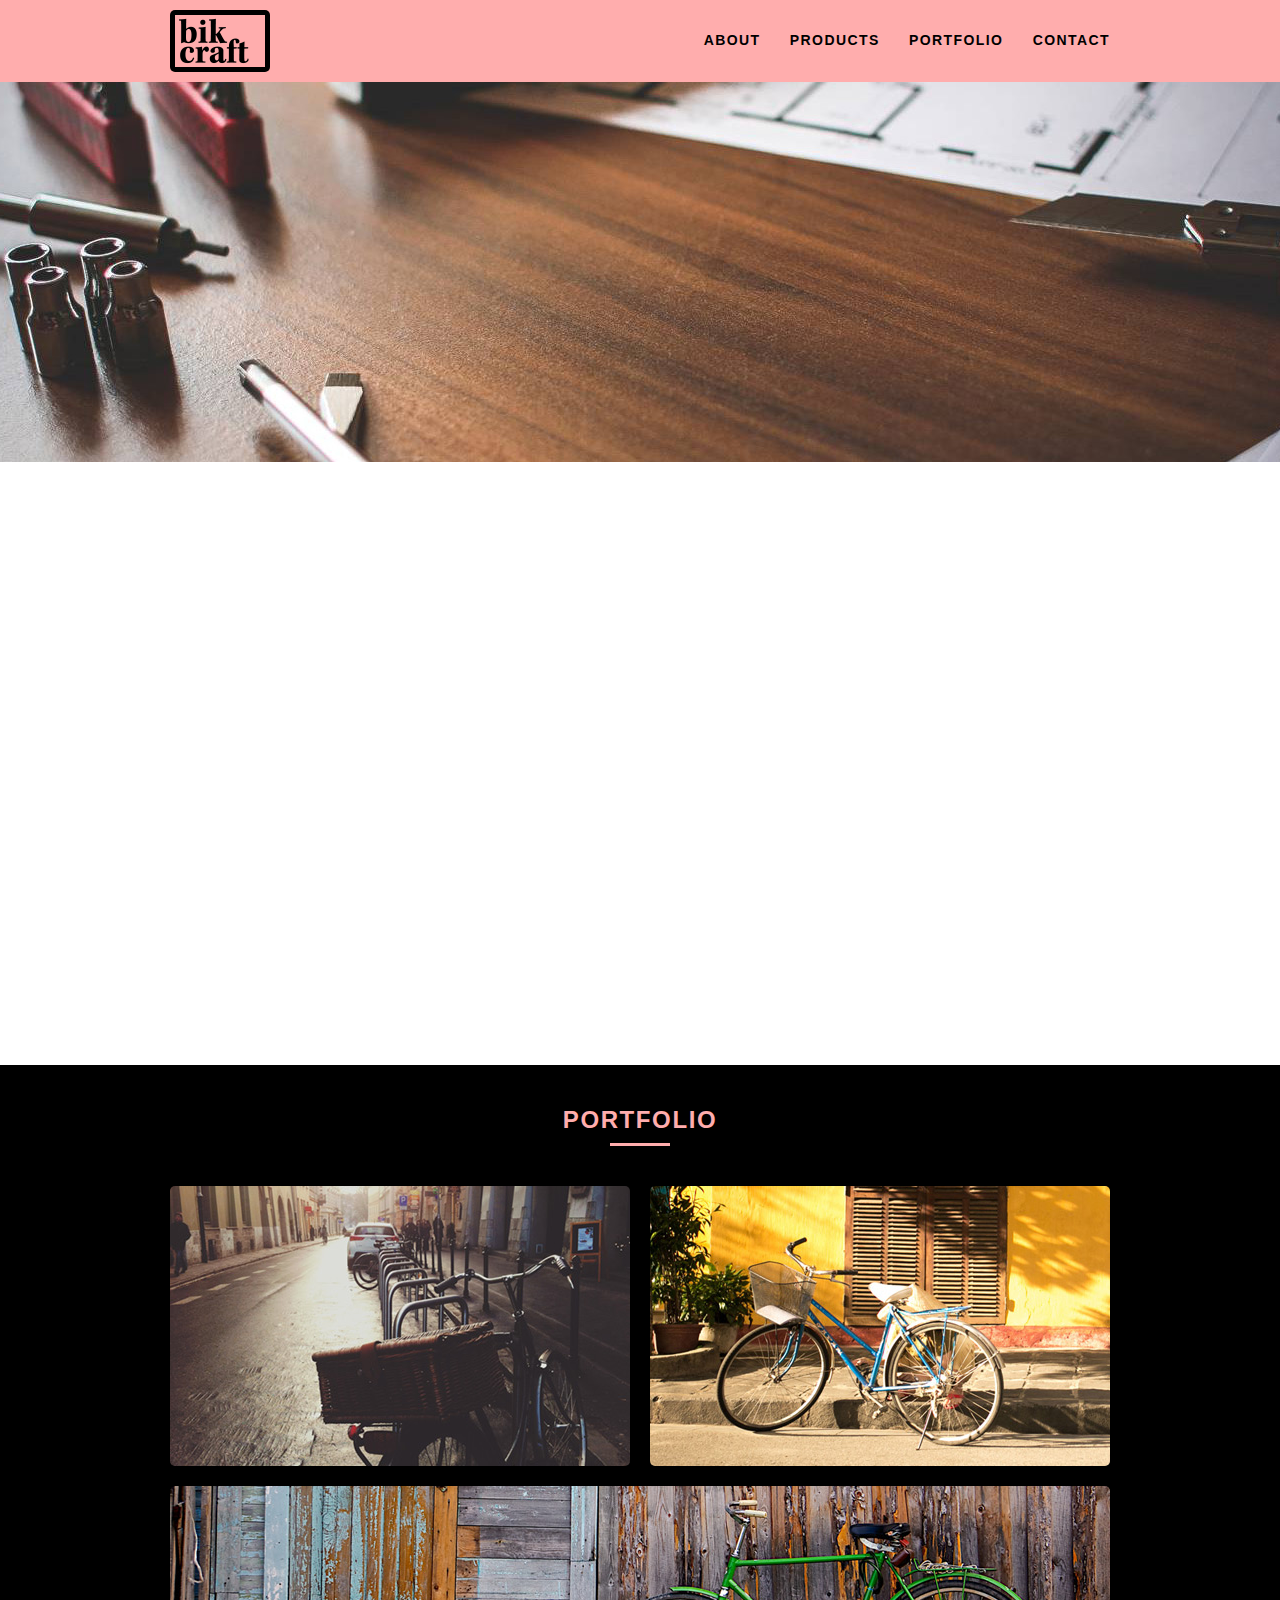
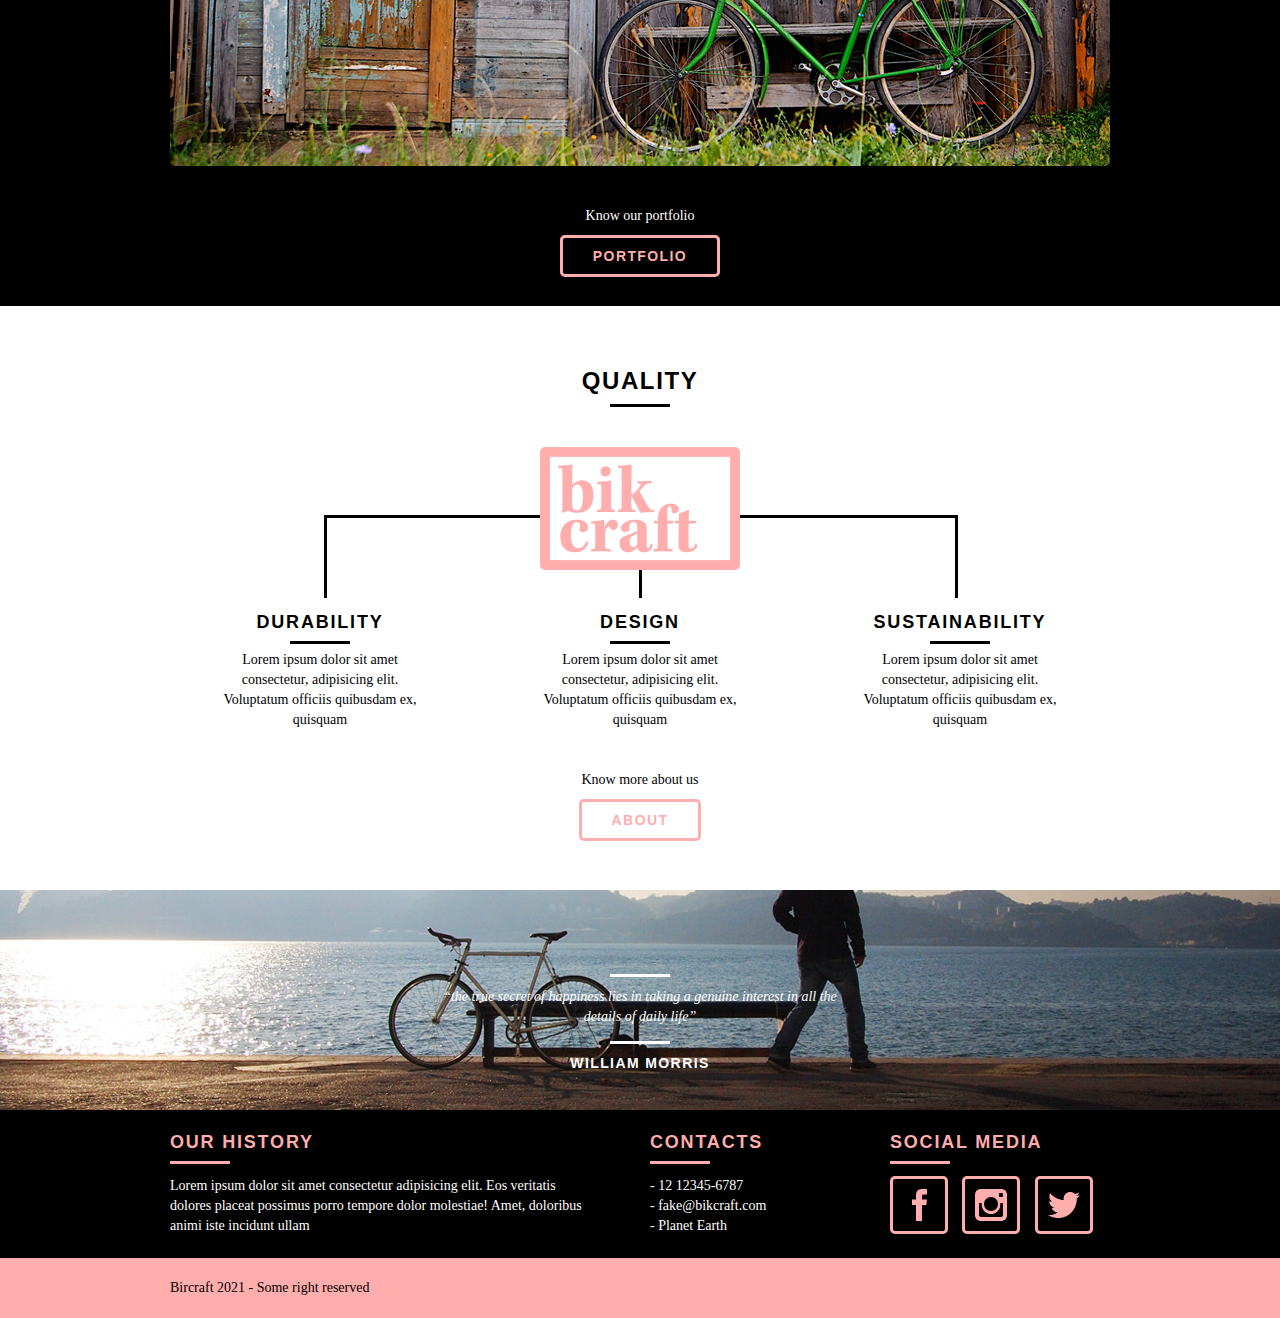
==== commit 38204eff: ":beatle:" ====
--- a/index.html
+++ b/index.html
@@ -20,7 +20,7 @@
    <link rel="stylesheet" href="https://use.fontawesome.com/releases/v5.15.3/css/all.css"
       integrity="sha384-SZXxX4whJ79/gErwcOYf+zWLeJdY/qpuqC4cAa9rOGUstPomtqpuNWT9wdPEn2fk" crossorigin="anonymous">
 
-   <link rel="stylesheet" href="css/style.css">
+   <link rel="stylesheet" href="./css/style.css">
 
 
    <script src="js/libs/modernizr.custom.45655.js"></script>
--- a/css/style.css
+++ b/css/style.css
@@ -1,21 +1,10 @@
-/* ==========================================================================
-   Reset
-   ========================================================================== */
-/**
- * Remove anchor text-decoration
- */
 a {
   text-decoration: none;
 }
-
-/**
- * Remove list-style
- */
 ol,
 ul {
   list-style: none;
 }
-
 html,
 body,
 div,
@@ -53,7 +42,6 @@
   border: 0;
   vertical-align: baseline;
 }
-
 h1,
 h2,
 h3,
@@ -64,44 +52,17 @@
 a,
 ul {
   font-size: 1em;
-  font-weight: normal;
-}
-
-/* Document
- * ========================================================================== */
-
-/**
- * 1. Correct the line height in all browsers.
- * 2. Prevent adjustments of font size after orientation changes in
- *    IE on Windows Phone and in iOS.
- */
-
+  font-weight: 400;
+}
 html {
-  line-height: 1.15; /* 1 */
-  -ms-text-size-adjust: 100%; /* 2 */
-  -webkit-text-size-adjust: 100%; /* 2 */
-}
-
-/* Sections
- * ========================================================================== */
-
-/**
- * Correct the font size and margin on `h1` elements within `section` and
- * `article` contexts in Chrome, Edge, Firefox, and Safari.
- */
-
+  line-height: 1.15;
+  -ms-text-size-adjust: 100%;
+  -webkit-text-size-adjust: 100%;
+}
 h1 {
   font-size: 2em;
   margin: 0.67em 0;
 }
-
-/* Grouping content
- * ========================================================================== */
-
-/**
- * Remove the margin on nested lists in Chrome, Edge, IE, and Safari.
- */
-
 dl dl,
 dl ol,
 dl ul,
@@ -109,340 +70,143 @@
 ul dl {
   margin: 0;
 }
-
-/**
- * Remove the margin on nested lists in Edge 18- and IE.
- */
-
 ol ol,
 ol ul,
 ul ol,
 ul ul {
   margin: 0;
 }
-
-/**
- * 1. Add the correct box sizing in Firefox.
- * 2. Correct the inheritance of border color in Firefox.
- * 3. Show the overflow in Edge 18- and IE.
- */
-
 hr {
-  box-sizing: content-box; /* 1 */
-  color: inherit; /* 2 */
-  height: 0; /* 1 */
-  overflow: visible; /* 3 */
-}
-
-/**
- * Add the correct display in IE.
- */
-
+  box-sizing: content-box;
+  color: inherit;
+  height: 0;
+  overflow: visible;
+}
 main {
   display: block;
 }
-
-/**
- * 1. Correct the inheritance and scaling of font size in all browsers.
- * 2. Correct the odd `em` font sizing in all browsers.
- */
-
 pre {
-  font-family: monospace, monospace; /* 1 */
-  font-size: 1em; /* 2 */
-}
-
-/* Text-level semantics
- * ========================================================================== */
-
-/**
- * Remove the gray background on active links in IE 10.
- */
-
+  font-family: monospace, monospace;
+  font-size: 1em;
+}
 a {
   background-color: transparent;
 }
-
-/**
- * Add the correct text decoration in Edge 18-, IE, and Safari.
- */
-
 abbr[title] {
   text-decoration: underline;
   text-decoration: underline dotted;
 }
-
-/**
- * Add the correct font weight in Chrome, Edge, and Safari.
- */
-
 b,
 strong {
   font-weight: bolder;
 }
-
-/**
- * 1. Correct the inheritance and scaling of font size in all browsers.
- * 2. Correct the odd `em` font sizing in all browsers.
- */
-
 code,
 kbd,
 samp {
-  font-family: monospace, monospace; /* 1 */
-  font-size: 1em; /* 2 */
-}
-
-/**
- * Add the correct font size in all browsers.
- */
-
+  font-family: monospace, monospace;
+  font-size: 1em;
+}
 small {
   font-size: 80%;
 }
-
-/* Embedded content
- * ========================================================================== */
-
-/**
- * Add the correct display in IE 9-.
- */
-
 audio,
 video {
   display: inline-block;
 }
-
-/**
- * Add the correct display in iOS 4-7.
- */
-
 audio:not([controls]) {
   display: none;
   height: 0;
 }
-
-/**
- * Remove the border on images within links in IE 10-.
- */
-
 img {
   border-style: none;
 }
-
-/**
- * Hide the overflow in IE.
- */
-
 svg:not(:root) {
   overflow: hidden;
 }
-
-/* Tabular data
- * ========================================================================== */
-
-/**
- * 1. Correct table border color inheritance in all Chrome, Edge, and Safari.
- * 2. Remove text indentation from table contents in Chrome, Edge, and Safari.
- */
-
 table {
-  border-color: inherit; /* 1 */
-  text-indent: 0; /* 2 */
-}
-
-/* Forms
- * ========================================================================== */
-
-/**
- * Remove the margin on controls in Safari.
- */
-
+  border-color: inherit;
+  text-indent: 0;
+}
 button,
 input,
 select {
   margin: 0;
 }
-
-/**
- * 1. Show the overflow in IE.
- * 2. Remove the inheritance of text transform in Edge 18-, Firefox, and IE.
- */
-
 button {
-  overflow: visible; /* 1 */
-  text-transform: none; /* 2 */
-}
-
-/**
- * Correct the inability to style buttons in iOS and Safari.
- */
-
+  overflow: visible;
+  text-transform: none;
+}
 button,
 [type="button"],
 [type="reset"],
 [type="submit"] {
   -webkit-appearance: button;
 }
-
-/**
- * Correct the padding in Firefox.
- */
-
 fieldset {
   padding: 0.35em 0.75em 0.625em;
 }
-
-/**
- * Show the overflow in Edge 18- and IE.
- */
-
 input {
   overflow: visible;
 }
-
-/**
- * 1. Correct the text wrapping in Edge 18- and IE.
- * 2. Correct the color inheritance from `fieldset` elements in IE.
- */
-
 legend {
-  box-sizing: border-box; /* 1 */
-  color: inherit; /* 2 */
-  display: table; /* 1 */
-  max-width: 100%; /* 1 */
-  white-space: normal; /* 1 */
-}
-
-/**
- * 1. Add the correct display in Edge 18- and IE.
- * 2. Add the correct vertical alignment in Chrome, Edge, and Firefox.
- */
-
+  box-sizing: border-box;
+  color: inherit;
+  display: table;
+  max-width: 100%;
+  white-space: normal;
+}
 progress {
-  display: inline-block; /* 1 */
-  vertical-align: baseline; /* 2 */
-}
-
-/**
- * Remove the inheritance of text transform in Firefox.
- */
-
+  display: inline-block;
+  vertical-align: baseline;
+}
 select {
   text-transform: none;
 }
-
-/**
- * 1. Remove the margin in Firefox and Safari.
- * 2. Remove the default vertical scrollbar in IE.
- */
-
 textarea {
-  margin: 0; /* 1 */
-  overflow: auto; /* 2 */
-}
-
-/**
- * 1. Add the correct box sizing in IE 10-.
- * 2. Remove the padding in IE 10-.
- */
-
+  margin: 0;
+  overflow: auto;
+}
 [type="checkbox"],
 [type="radio"] {
-  box-sizing: border-box; /* 1 */
-  padding: 0; /* 2 */
-}
-
-/**
- * 1. Correct the odd appearance in Chrome, Edge, and Safari.
- * 2. Correct the outline style in Safari.
- */
-
+  box-sizing: border-box;
+  padding: 0;
+}
 [type="search"] {
-  -webkit-appearance: textfield; /* 1 */
-  outline-offset: -2px; /* 2 */
-}
-
-/**
- * Correct the cursor style of increment and decrement buttons in Safari.
- */
-
+  -webkit-appearance: textfield;
+  outline-offset: -2px;
+}
 ::-webkit-inner-spin-button,
 ::-webkit-outer-spin-button {
   height: auto;
 }
-
-/**
- * Correct the text style of placeholders in Chrome, Edge, and Safari.
- */
-
 ::-webkit-input-placeholder {
   color: inherit;
   opacity: 0.54;
 }
-
-/**
- * Remove the inner padding in Chrome, Edge, and Safari on macOS.
- */
-
 ::-webkit-search-decoration {
   -webkit-appearance: none;
 }
-
-/**
- * 1. Correct the inability to style upload buttons in iOS and Safari.
- * 2. Change font properties to `inherit` in Safari.
- */
-
 ::-webkit-file-upload-button {
-  -webkit-appearance: button; /* 1 */
-  font: inherit; /* 2 */
-}
-
-/**
- * Remove the inner border and padding of focus outlines in Firefox.
- */
-
+  -webkit-appearance: button;
+  font: inherit;
+}
 ::-moz-focus-inner {
   border-style: none;
   padding: 0;
 }
-
-/**
- * Restore the focus outline styles unset by the previous rule in Firefox.
- */
-
 :-moz-focusring {
   outline: 1px dotted ButtonText;
 }
-
-/**
- * Remove the additional :invalid styles in Firefox.
- */
-
 :-moz-ui-invalid {
   box-shadow: none;
 }
-
-/* Interactive
- * ========================================================================== */
-
-/*
- * Add the correct display in Edge 18- and IE.
- */
-
 details {
   display: block;
 }
-
-/*
- * Add the correct styles in Edge 18-, IE, and Safari.
- */
-
 dialog {
-  background-color: white;
+  background-color: #fff;
   border: solid;
-  color: black;
+  color: #000;
   display: block;
   height: -moz-fit-content;
   height: -webkit-fit-content;
@@ -456,74 +220,42 @@
   width: -webkit-fit-content;
   width: fit-content;
 }
-
 dialog:not([open]) {
   display: none;
 }
-
-/*
- * Add the correct display in all browsers.
- */
-
 summary {
   display: list-item;
 }
-
-/* Scripting
- * ========================================================================== */
-
-/**
- * Add the correct display in IE 9-.
- */
-
 canvas {
   display: inline-block;
 }
-
-/**
- * Add the correct display in IE.
- */
-
 template {
   display: none;
 }
-
-/* User interaction
- * ========================================================================== */
-
-/**
- * Add the correct display in IE 10-.
- */
-
 [hidden] {
   display: none;
 }
-
 *,
-*:before,
-*:after {
+:before,
+:after {
   -webkit-box-sizing: border-box;
   -moz-box-sizing: border-box;
   box-sizing: border-box;
 }
-
 .container {
   width: 960px;
   margin: 0 auto;
-  padding: 0px;
+  padding: 0;
   position: relative;
 }
-
 .container:after,
 .container:before {
   content: " ";
   display: table;
 }
-
 .container:after {
   clear: both;
 }
-
 .grid-1,
 .grid-2,
 .grid-3,
@@ -545,75 +277,57 @@
   margin-left: 10px;
   margin-right: 10px;
 }
-
 .grid-1 {
   width: 40px;
 }
-
 .grid-2 {
   width: 100px;
 }
-
 .grid-3 {
   width: 160px;
 }
-
 .grid-4 {
   width: 220px;
 }
-
 .grid-5 {
   width: 280px;
 }
-
 .grid-6 {
   width: 340px;
 }
-
 .grid-7 {
   width: 400px;
 }
-
 .grid-8 {
   width: 460px;
 }
-
 .grid-9 {
   width: 520px;
 }
-
 .grid-10 {
   width: 580px;
 }
-
 .grid-11 {
   width: 640px;
 }
-
 .grid-12 {
   width: 700px;
 }
-
 .grid-13 {
   width: 760px;
 }
-
 .grid-14 {
   width: 820px;
 }
-
 .grid-15 {
   width: 880px;
 }
-
 .grid-16 {
   width: 940px;
 }
-
 .grid-1-3 {
   width: 300px;
 }
-/********************* Tablet - 768px ***********************/
 @media only screen and (min-width: 768px) and (max-width: 959px) {
   .container {
     width: 768px;
@@ -670,8 +384,6 @@
     width: 236px;
   }
 }
-
-/********************* Mobile and Small tablets - 768px ***********************/
 @media only screen and (max-width: 767px) {
   .container {
     width: 300px;
@@ -694,15 +406,13 @@
   .grid-16,
   .grid-1-3 {
     width: 300px;
-    margin: 0 0 20px 0;
+    margin: 0 0 20px;
     float: none;
   }
 }
-/*************************** General Styles************************/
 body {
   font-family: Arial, Helvetica, sans-serif;
 }
-
 p {
   font-family: Georgia, "Times New Roman", Times, serif;
   font-size: 14px;
@@ -713,13 +423,10 @@
   max-width: 100%;
   border-radius: 5px;
 }
-
-/* Form */
 .formphp label.not-show,
 .formphp input.not-show {
   display: none !important;
 }
-
 #form-erro span,
 #form-send span {
   font-size: 18px;
@@ -727,15 +434,12 @@
   margin-bottom: 10px;
   display: block;
 }
-
 #form-send {
   color: #31aa39;
 }
-
 #form-erro {
   color: #f64540;
 }
-
 .btn {
   border: 3px solid #ffadad;
   padding: 10px 30px;
@@ -743,7 +447,7 @@
   font-size: 14px;
   line-height: 20px;
   text-transform: uppercase;
-  font-weight: bold;
+  font-weight: 700;
   letter-spacing: 0.1em;
   border-radius: 5px;
   transition: 0.5s ease;
@@ -756,11 +460,10 @@
   color: #000;
   border-color: #000;
 }
-
 .subtitle {
   font-size: 24px;
   line-height: 30px;
-  font-weight: bold;
+  font-weight: 700;
   letter-spacing: 0.1rem;
   color: #000;
   text-transform: uppercase;
@@ -778,7 +481,7 @@
 .subtitle-internal {
   font-size: 24px;
   line-height: 30px;
-  font-weight: bold;
+  font-weight: 700;
   letter-spacing: 0.1rem;
   color: #000;
   text-transform: uppercase;
@@ -792,7 +495,6 @@
   background: #000;
   margin: 8px 0;
 }
-/******************************* Header ***************************/
 .header {
   position: fixed;
   top: 0;
@@ -801,11 +503,9 @@
   padding: 10px 0;
   z-index: 10;
 }
-
 .header_menu {
   text-align: right;
 }
-
 .header_menu ul li {
   display: inline-block;
   margin-left: 25px;
@@ -813,39 +513,35 @@
 }
 .header_menu ul li a {
   color: #000;
-  font-weight: bold;
+  font-weight: 700;
   text-transform: uppercase;
   letter-spacing: 0.1em;
-  font-size: 14px; /*  convém ser em em */
+  font-size: 14px;
   line-height: 20px;
-  padding: 10px 0; /*  para aumentar a área de contacto e facilitar o click */
+  padding: 10px 0;
   transition: all 0.3s ease-out;
 }
-
 .header_menu ul li a:hover {
   color: #fff;
 }
 .header_menu ul li a.menu-active {
   color: #fff;
 }
-/******************************* Intro ****************************/
 .introduction {
   width: 100%;
   height: 380px;
   background: url(/img/bg.jpg) no-repeat center;
   background-size: cover;
-  margin-top: 92px;
+  margin-top: 82px;
   text-align: center;
   padding-top: 80px;
 }
-
 .introduction h1 {
   font-size: 48px;
   color: #fff;
-  font-weight: bold;
+  font-weight: 700;
   text-transform: uppercase;
 }
-
 .quote-external {
   max-width: 320px;
   margin: 0 auto;
@@ -855,7 +551,6 @@
 .quote-external p {
   font-style: italic;
 }
-/******** Create line before and after quote ********/
 .quote-external p::before,
 .quote-external p::after {
   content: "";
@@ -863,19 +558,17 @@
   width: 60px;
   height: 3px;
   background: #fff;
-  margin: 14px auto 10px auto;
-}
-
+  margin: 14px auto 10px;
+}
 .quote-external cite {
   font-style: normal;
-  font-weight: bold;
+  font-weight: 700;
   font-size: 14px;
   letter-spacing: 0.1em;
 }
-/*********************** Internal Introduction ********************/
 .introduction-internal {
   width: 100%;
-  margin-top: 92px;
+  margin-top: 82px;
   height: 160px;
   background-size: cover;
   text-align: center;
@@ -884,7 +577,7 @@
 }
 .introduction-internal h1 {
   font-size: 36px;
-  font-weight: bold;
+  font-weight: 700;
   text-transform: uppercase;
 }
 .introduction-internal h1::after {
@@ -893,11 +586,8 @@
   width: 60px;
   height: 3px;
   background: #fff;
-  margin: 6px auto 10px auto;
-}
-
-/**************************** Products ****************************/
-
+  margin: 6px auto 10px;
+}
 .products {
   padding: 60px 0;
 }
@@ -907,7 +597,7 @@
   border-radius: 5px;
 }
 .products_list li h3 {
-  font-weight: bold;
+  font-weight: 700;
   font-size: 18px;
   line-height: 25px;
   text-transform: uppercase;
@@ -923,7 +613,7 @@
   margin: 2px auto;
 }
 .products_list li p {
-  padding: 10px 20px 20px 20px;
+  padding: 10px 20px 20px;
 }
 .products_icon {
   background: #000;
@@ -941,33 +631,26 @@
 .call p {
   margin-bottom: 20px;
 }
-
-/***************************** Portfolio **************************/
 .portfolio {
   width: 100%;
   background: #000;
   padding: 40px;
 }
-
 .portfolio .subtitle {
   color: #ffadad;
 }
-
 .portfolio .subtitle::after {
   background: #ffadad;
 }
-
 .portfolio_list div:last-of-type {
   margin-top: 20px;
 }
-
 .portfolio .call p {
   color: #fff;
 }
-/***************************** Quality **************************/
 .quality {
   padding: 60px 0;
-  overflow: auto; /* Clear-fix*/
+  overflow: auto;
 }
 .quality::after {
   content: "";
@@ -990,9 +673,8 @@
   text-align: center;
   padding: 0 40px;
 }
-
 .quality-list li h3 {
-  font-weight: bold;
+  font-weight: 700;
   font-size: 18px;
   line-height: 25px;
   text-transform: uppercase;
@@ -1007,7 +689,6 @@
   background: #000;
   margin: 6px auto;
 }
-/***************************** Break **************************/
 .break {
   width: 100%;
   height: 220px;
@@ -1019,32 +700,28 @@
 .break .quote-external {
   max-width: 400px;
 }
-/***************************** Footer **************************/
 .footer {
   width: 100%;
   background: #000;
   color: #fff;
   padding: 20px 0;
 }
-
 .footer h3 {
   font-size: 18px;
   line-height: 25px;
-  font-weight: bold;
+  font-weight: 700;
   color: #ffadad;
   text-transform: uppercase;
   letter-spacing: 0.1em;
 }
-
 .footer h3::after {
   content: "";
   display: block;
   width: 60px;
   height: 3px;
   background: #ffadad;
-  margin: 6px 0 12px 0;
-}
-
+  margin: 6px 0 12px;
+}
 .footer-history {
   padding-right: 40px;
 }
@@ -1053,7 +730,6 @@
   line-height: 20px;
   font-family: Georgia, "Times New Roman", Times, serif;
 }
-
 .footer-social-media ul li {
   display: inline-block;
   margin-right: 10px;
@@ -1073,8 +749,6 @@
   background: #ffadad;
   padding: 20px;
 }
-
-/* Animations */
 .js .introduction h1,
 .js .introduction blockquote,
 .js .introduction .btn,
@@ -1084,15 +758,6 @@
 .js .introduction-internal p {
   opacity: 0;
 }
-
-/* From website Animate */
-/*!
- * animate.css - https://animate.style/
- * Version - 4.1.1
- * Licensed under the MIT license - https://opensource.org/licenses/MIT
- *
- * Copyright (c) 2021 Animate.css
- */
 :root {
   --animate-duration: 1s;
   --animate-delay: 1s;
@@ -1106,14 +771,12 @@
   -webkit-animation-fill-mode: both;
   animation-fill-mode: both;
 }
-
 @-webkit-keyframes fadeInDown {
   from {
     opacity: 0;
     -webkit-transform: translate3d(0, -20px, 0);
     transform: translate3d(0, -20px, 0);
   }
-
   to {
     opacity: 1;
     -webkit-transform: translate3d(0, 0, 0);
@@ -1126,7 +789,6 @@
     -webkit-transform: translate3d(0, -100%, 0);
     transform: translate3d(0, -100%, 0);
   }
-
   to {
     opacity: 1;
     -webkit-transform: translate3d(0, 0, 0);
@@ -1141,7 +803,6 @@
   background: url(/img/bg-sobre.jpg) no-repeat center;
   background-size: cover;
 }
-
 .mission-about {
   padding-top: 60px;
 }
@@ -1179,7 +840,7 @@
   font-size: 36px;
   text-transform: uppercase;
   letter-spacing: 0.1em;
-  font-weight: bold;
+  font-weight: 700;
   color: #fff;
   text-align: center;
   position: relative;
@@ -1193,9 +854,8 @@
   width: 60px;
   height: 3px;
   background: #fff;
-  margin: 6px auto 8px auto;
-}
-
+  margin: 6px auto 8px;
+}
 .product-info {
   background: #000;
   border-radius: 5px;
@@ -1212,7 +872,7 @@
   text-transform: uppercase;
   font-size: 18px;
   line-height: 20px;
-  font-weight: bold;
+  font-weight: 700;
   float: left;
   width: 229px;
   height: 49px;
@@ -1223,11 +883,9 @@
 .product-info ul li:nth-child(2) {
   margin-bottom: 2px;
 }
-
 .product-info ul li:nth-child(even) {
   margin-left: 2px;
 }
-/********************************* Quotation *****************************/
 .quotation {
   background: #000;
   width: 100%;
@@ -1251,7 +909,6 @@
   line-height: 25px;
   margin-bottom: 4px;
 }
-
 .form input {
   display: block;
   width: 100%;
@@ -1265,7 +922,7 @@
   font-family: Georgia, "Times New Roman", Times, serif;
 }
 input::placeholder {
-  color: white;
+  color: #fff;
 }
 .form textarea {
   display: block;
@@ -1281,23 +938,21 @@
   font-family: Georgia, "Times New Roman", Times, serif;
 }
 textarea::placeholder {
-  color: white;
+  color: #fff;
 }
 .form button {
   padding: 7px 40px;
   background: none;
 }
-
 .contact-quotation {
   color: #fff;
 }
-
 .contact-quotation h3 {
   font-size: 18px;
   line-height: 25px;
   text-transform: uppercase;
   color: #ffadad;
-  font-weight: bold;
+  font-weight: 700;
 }
 .contact-quotation span {
   display: block;
@@ -1305,7 +960,6 @@
   line-height: 30px;
   font-family: Georgia, "Times New Roman", Times, serif;
 }
-
 .contact-quotation span:nth-of-type(2) {
   margin-bottom: 40px;
 }
@@ -1339,39 +993,13 @@
   line-height: 25px;
   font-style: italic;
 }
-
 .quote-clients cite {
   font-size: 18px;
-  font-weight: bold;
+  font-weight: 700;
   float: right;
   font-style: normal;
   margin-bottom: 20px;
 }
-/* Customers Opinion - carousel */
-#js-slideshow-container {
-  overflow: hidden;
-  list-style: none;
-  position: relative;
-  width: 100%;
-  height: 250px;
-  transition: left 0.5s ease-in;
-}
-
-blockquote {
-  overflow: hidden;
-  position: absolute;
-  padding: 60px 0;
-  top: 0;
-  left: 450px;
-  margin: 0;
-  padding: 0;
-  height: 100%;
-  transition: opacity 0.5s ease-in;
-}
-blockquote + blockquote {
-  opacity: 0;
-}
-
 .rslides_portfolio {
   position: relative;
   list-style: none;
@@ -1380,7 +1008,6 @@
   padding: 0;
   margin: 0;
 }
-
 .rslides_portfolio li {
   -webkit-backface-visibility: hidden;
   position: absolute;
@@ -1389,31 +1016,25 @@
   left: 0;
   top: 0;
 }
-
 .rslides_portfolio li:first-child {
   position: relative;
   display: block;
   float: left;
 }
-
 .rslides_portfolio img {
   display: block;
   height: auto;
-
   width: 100%;
   border: 0;
 }
-
 .rslides_tabs {
   text-align: center;
   margin-top: 14px;
 }
-
 .rslides_tabs li {
   display: inline;
   margin: 0 5px;
 }
-
 .rslides_tabs li a {
   display: inline-block;
   width: 12px;
@@ -1424,7 +1045,6 @@
   overflow: hidden;
   text-indent: -200px;
 }
-
 .rslides_tabs li a:hover,
 .rslides_tabs li.rslides_here a {
   background-color: #ffadad;
@@ -1435,12 +1055,9 @@
   background-size: cover;
   border-radius: 5px;
 }
-
-/********************************* Quotation *****************************/
 .contact {
   padding: 40px 0;
 }
-
 .contact-form {
   padding-right: 60px;
 }
@@ -1451,45 +1068,39 @@
   line-height: 25px;
   margin-bottom: 4px;
 }
-
 .contact-form input {
   display: block;
   width: 100%;
   border: 4px solid #ffadad;
   background: none;
-
   padding: 7px 10px;
   margin-bottom: 10px;
   outline: none;
   font-size: 14px;
   font-family: Georgia, "Times New Roman", Times, serif;
 }
-
 .contact-form textarea {
   display: block;
   width: 100%;
   height: 140px;
   border: 4px solid #ffadad;
   background: none;
-
   padding: 7px 10px;
   margin-bottom: 20px;
   outline: none;
   font-size: 14px;
   font-family: Georgia, "Times New Roman", Times, serif;
 }
-
 .contact-form button {
   padding: 7px 40px;
   background: none;
 }
-
 .contact-contacts h3 {
   font-size: 18px;
   line-height: 25px;
   text-transform: uppercase;
   color: #ffadad;
-  font-weight: bold;
+  font-weight: 700;
 }
 .contact-contacts span {
   display: block;
@@ -1497,7 +1108,6 @@
   line-height: 30px;
   font-family: Georgia, "Times New Roman", Times, serif;
 }
-
 .contact-contacts span:nth-of-type(even) {
   margin-bottom: 30px;
 }
@@ -1517,21 +1127,16 @@
 .contact-contacts ul li a:hover {
   border: 3px solid #000;
 }
-
 .contact-map {
   margin-bottom: 60px;
 }
-/********************* Tablet - 768px ***********************/
 @media only screen and (min-width: 768px) and (max-width: 959px) {
-  /******************************* Quality Home ***************************/
-
   .quality::after {
     right: 66px;
   }
   .quality-list li {
     padding: 0 10px;
   }
-  /******************************* Footer ***************************/
   .footer-social-media ul li a {
     padding: 6px;
   }
@@ -1539,7 +1144,6 @@
     width: 26px;
     height: 26px;
   }
-  /**************************** Products ****************************/
   .product-item h2 {
     top: -150px;
     margin-bottom: -56px;
@@ -1560,20 +1164,16 @@
     left: 250px;
   }
 }
-
-/********************* Mobile ***********************/
 @media only screen and (max-width: 767px) {
   .call {
     padding-top: 10px;
   }
-
-  /******************************* Header ***************************/
   .header {
     position: relative;
     padding-bottom: 0;
   }
   .header img {
-    margin: 0 auto 10px auto;
+    margin: 0 auto 10px;
   }
   .header_menu {
     text-align: center;
@@ -1594,33 +1194,27 @@
   .header_menu ul li a.menu-active {
     border-color: #fff;
   }
-  /******************************* Quality Home ***************************/
   .quality::after {
     display: none;
   }
-  /******************************* Intro ****************************/
   .introduction {
     margin-top: 0;
     padding-top: 45px;
     background: url(/img/bg-mobile.jpg) no-repeat center;
     background-size: cover;
   }
-  /****************************** Internal Intro **************************/
   .introduction-internal {
-    margin-top: 0px;
-  }
-  /****************************** About **************************/
+    margin-top: 0;
+  }
   .mission-about p {
     font-size: 14px;
     line-height: 20px;
-    padding-right: 0px;
+    padding-right: 0;
   }
   .mission-about ul li {
     font-size: 14px;
     line-height: 25px;
   }
-
-  /**************************** Products ****************************/
   .product-item h2 {
     top: -100px;
     margin-bottom: -68px;
@@ -1640,14 +1234,13 @@
     padding-top: 14px;
   }
   .form {
-    padding-right: 0px;
+    padding-right: 0;
   }
   .contact-quotation ul {
-    padding-right: 0px;
-  }
-  /**************************** Contact ****************************/
+    padding-right: 0;
+  }
   .contact-form {
-    padding-right: 0px;
+    padding-right: 0;
     margin-bottom: 40px;
   }
   blockquote {
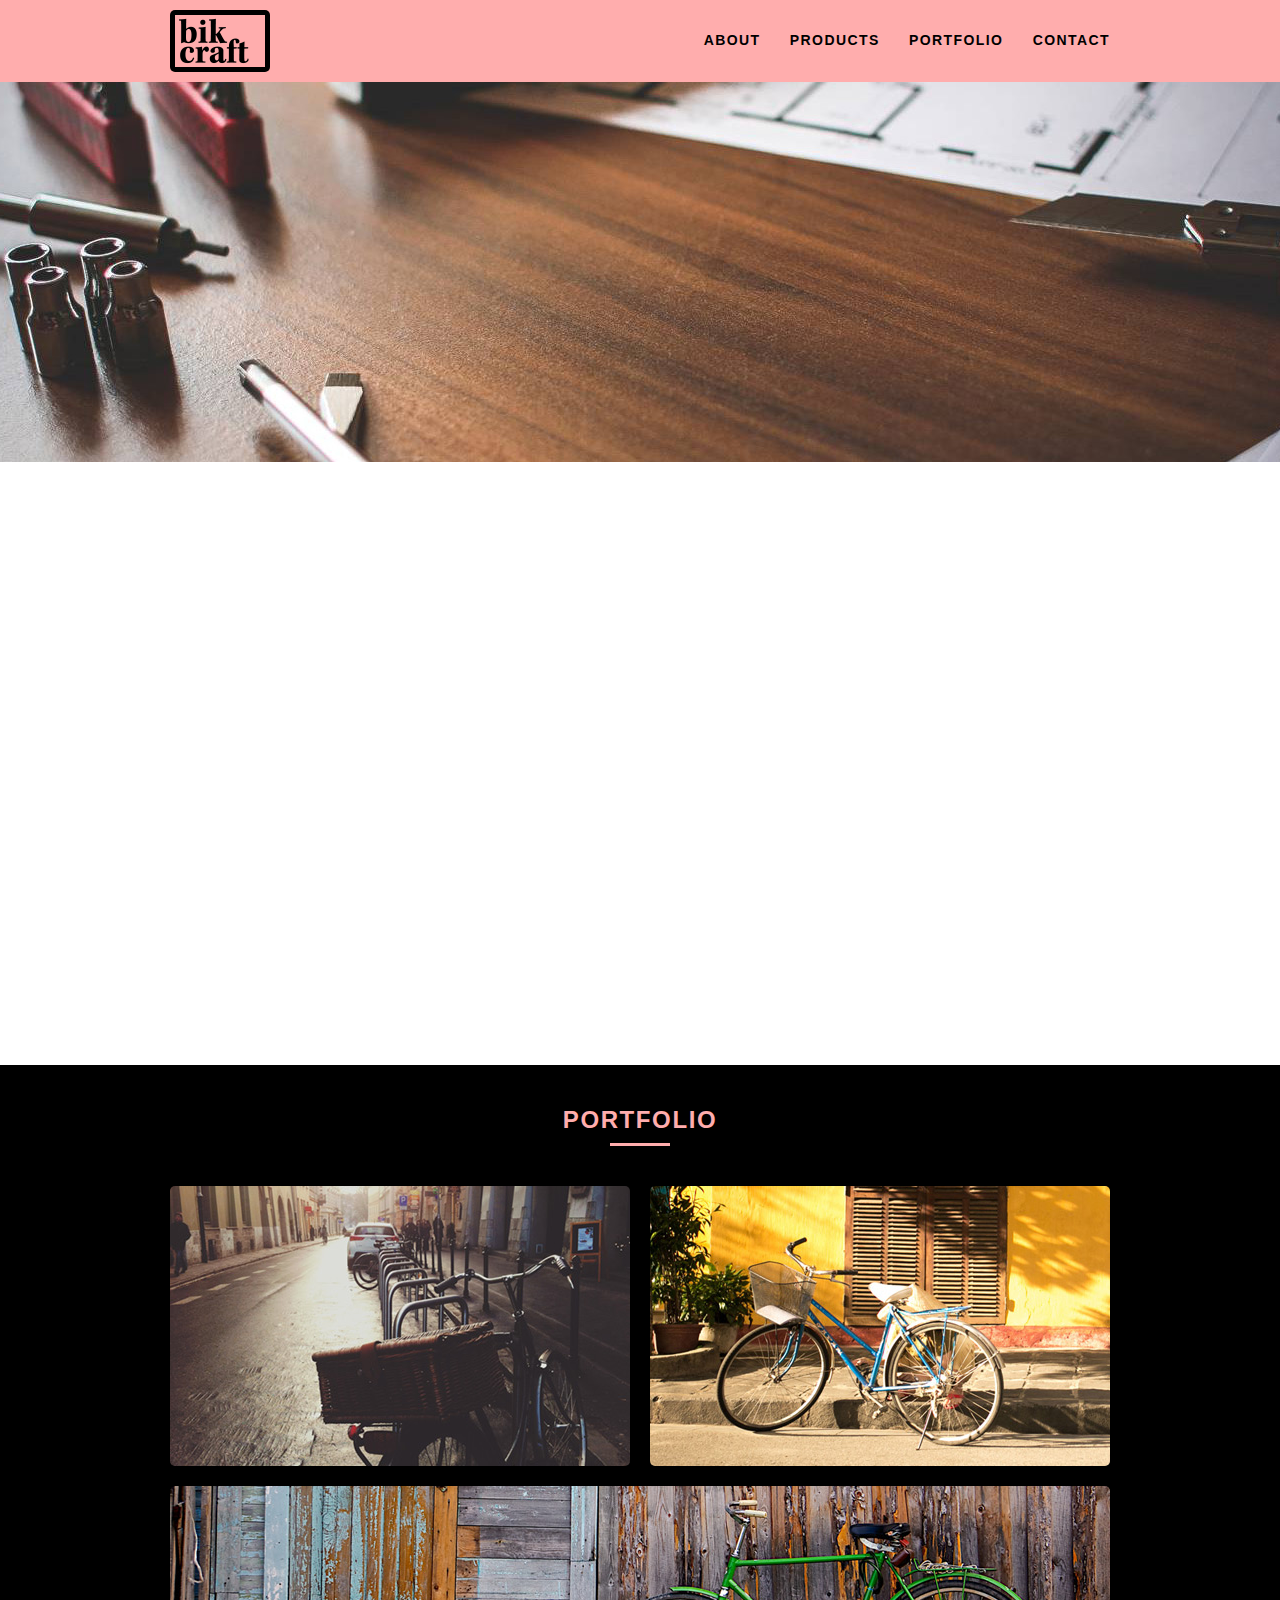
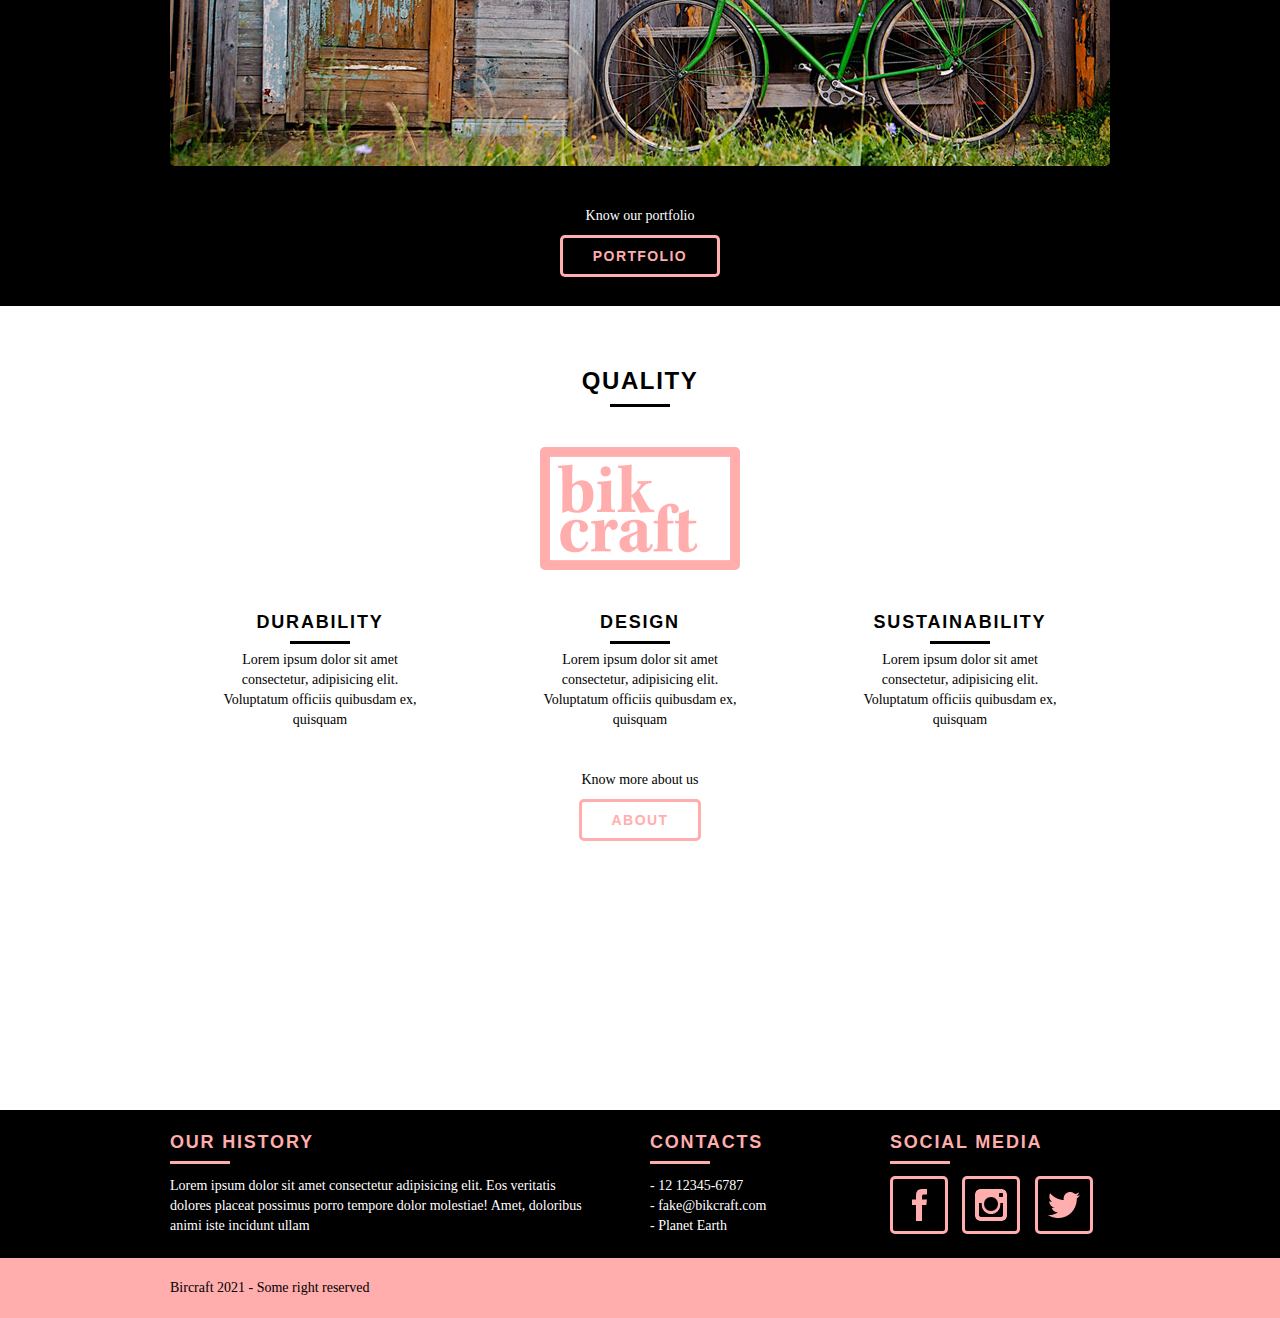
==== commit 4dedcbda: ":beatle:" ====
--- a/index.html
+++ b/index.html
@@ -30,7 +30,7 @@
    <header class="header">
       <div class="container">
          <a href="index.html" class="grid-4">
-            <img src="img/logo.png" alt="Bikcraft">
+            <img src="./img/logo.png" alt="Bikcraft">
          </a>
          <nav class="grid-12 header_menu">
             <ul>
--- a/css/style.css
+++ b/css/style.css
@@ -530,7 +530,7 @@
 .introduction {
   width: 100%;
   height: 380px;
-  background: url(/img/bg.jpg) no-repeat center;
+  background: url(../img/bg.jpg) no-repeat center;
   background-size: cover;
   margin-top: 82px;
   text-align: center;
@@ -657,7 +657,7 @@
   width: 634px;
   height: 83px;
   display: block;
-  background: url(/img/linhas.png) no-repeat center;
+  background: url(./img/linhas.png) no-repeat center;
   position: absolute;
   top: 209px;
   right: 162px;
@@ -692,7 +692,7 @@
 .break {
   width: 100%;
   height: 220px;
-  background: url(/img/bg-footer.jpg) no-repeat center;
+  background: url(./img/bg-footer.jpg) no-repeat center;
   background-size: cover;
   text-align: center;
   padding-top: 70px;
@@ -800,7 +800,7 @@
   animation-name: fadeInDown;
 }
 .internal-about {
-  background: url(/img/bg-sobre.jpg) no-repeat center;
+  background: url(./img/bg-sobre.jpg) no-repeat center;
   background-size: cover;
 }
 .mission-about {
@@ -821,7 +821,7 @@
   padding-top: 20px;
 }
 .internal-products {
-  background: url(/img/bg-produtos.jpg) no-repeat center;
+  background: url(./img/bg-produtos.jpg) no-repeat center;
   background-size: cover;
   border-radius: 5px;
 }
@@ -978,7 +978,7 @@
   margin: 8px 0;
 }
 .internal-portfolio {
-  background: url(/img/bg-portfolio.jpg) no-repeat center;
+  background: url(./img/bg-portfolio.jpg) no-repeat center;
   background-size: cover;
 }
 .quote-clients {
@@ -1051,7 +1051,7 @@
   color: #ffadad;
 }
 .internal-contacts {
-  background: url(/img/bg-contato.jpg) no-repeat center;
+  background: url(./img/bg-contato.jpg) no-repeat center;
   background-size: cover;
   border-radius: 5px;
 }
@@ -1200,7 +1200,7 @@
   .introduction {
     margin-top: 0;
     padding-top: 45px;
-    background: url(/img/bg-mobile.jpg) no-repeat center;
+    background: url(./img/bg-mobile.jpg) no-repeat center;
     background-size: cover;
   }
   .introduction-internal {
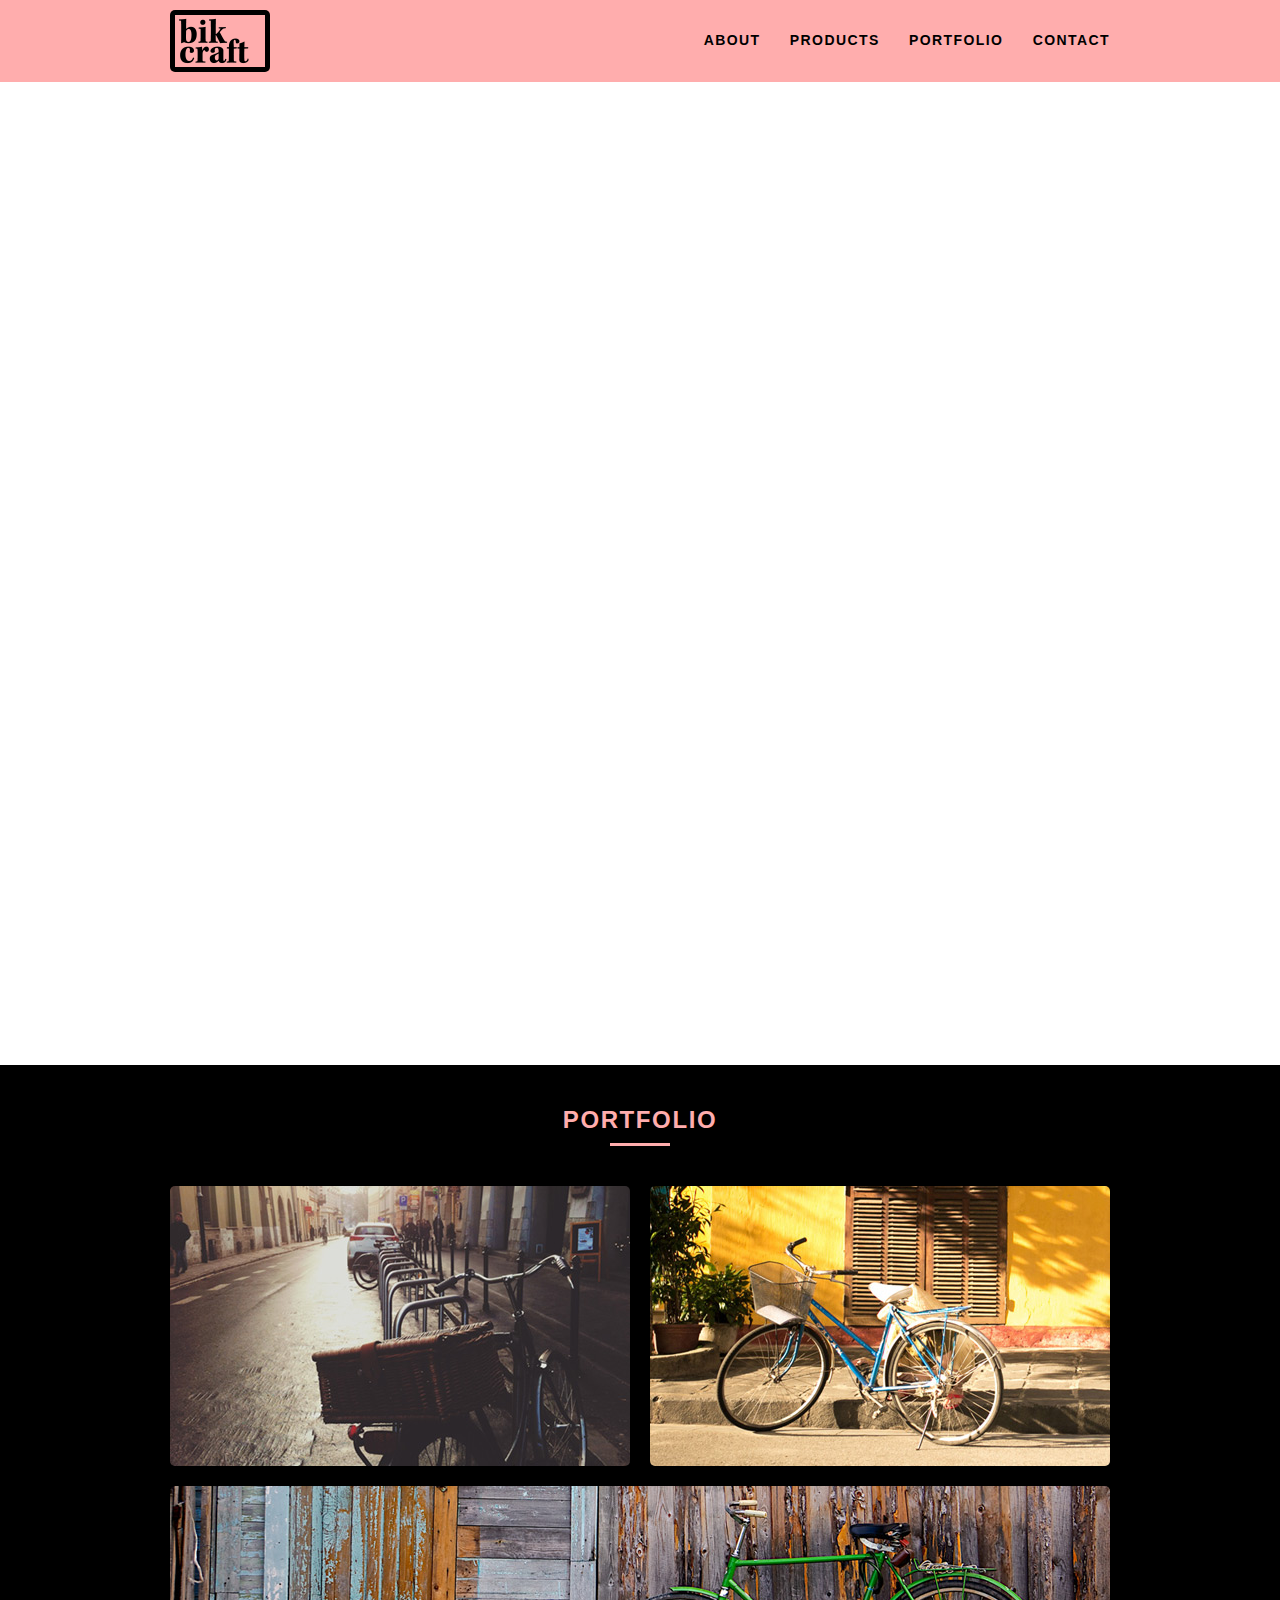
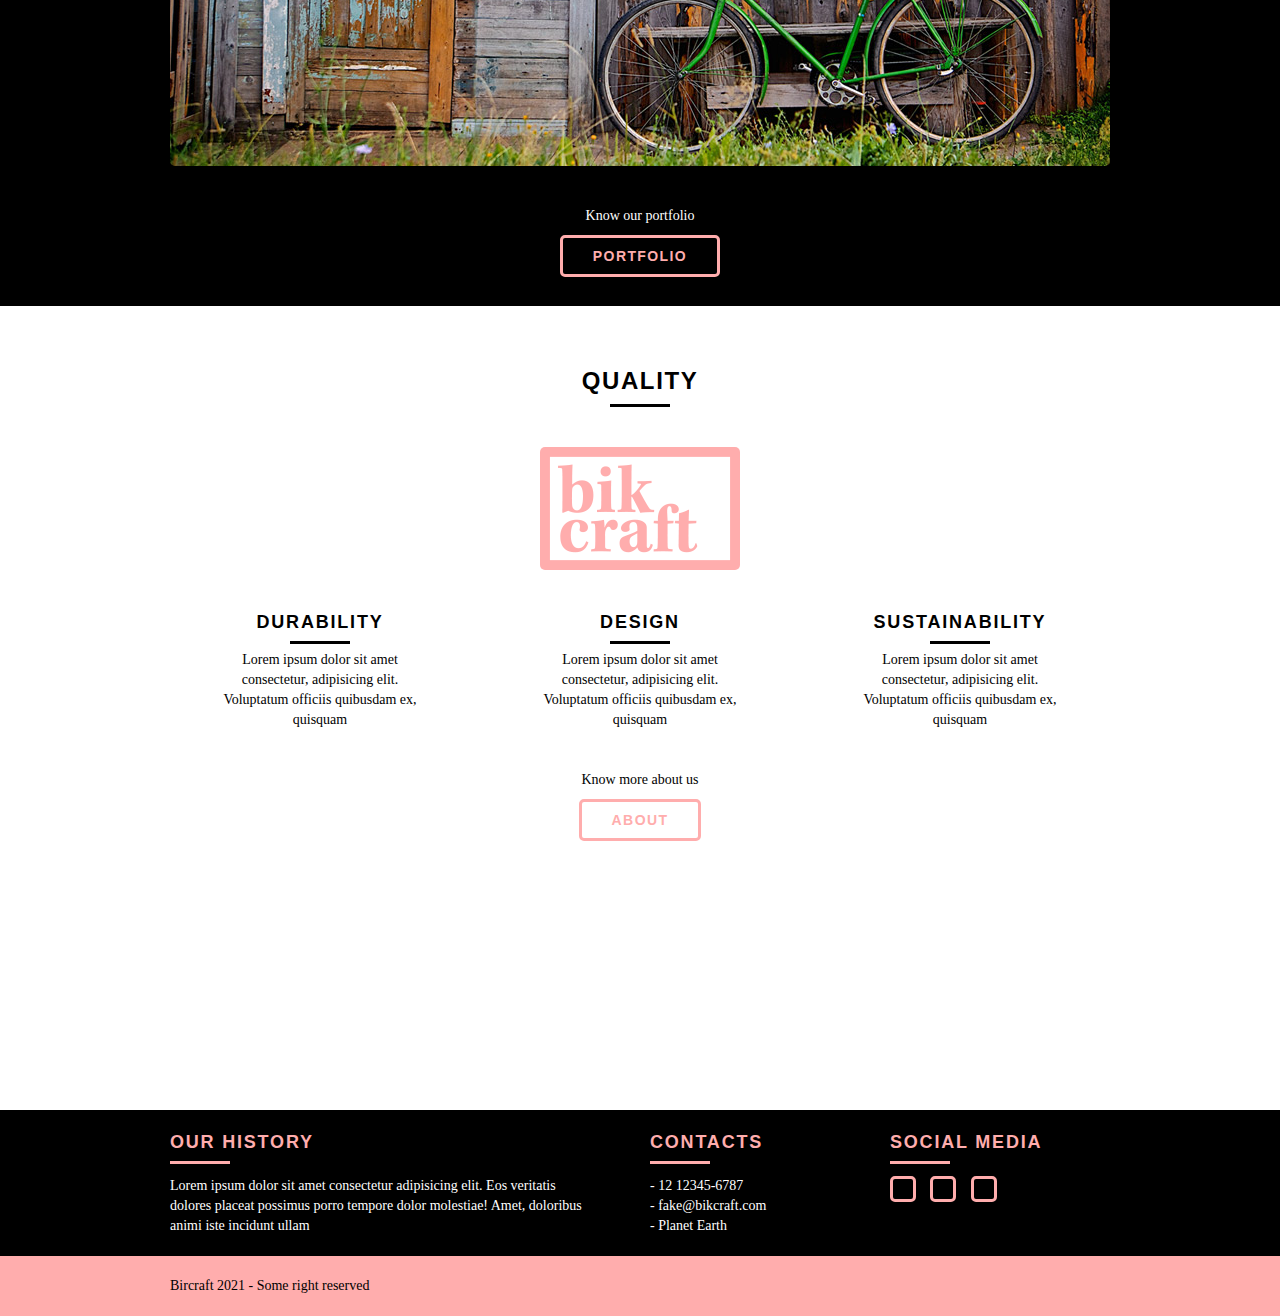
==== commit aa5d0087: ":beatle:" ====
--- a/index.html
+++ b/index.html
@@ -147,11 +147,15 @@
             <div class="grid-4 footer-social-media">
                <h3>Social Media</h3>
                <ul>
-                  <li><a href="http://facebook.com" target="_blank"><img src="/img/redes-sociais/facebook.png"
+                  <li><a href="http://facebook.com" target="_blank"><img
+                           src="https://github.com/deborababo/bikcraft/blob/main/img/redes-sociais/facebook.png"
                            alt=""></a></li>
-                  <li><a href="http://instagram.com" target="_blank"><img src="/img/redes-sociais/instagram.png"
+                  <li><a href="http://instagram.com" target="_blank"><img
+                           src="https://github.com/deborababo/bikcraft/blob/main/img/redes-sociais/instagram.png"
                            alt=""></a></li>
-                  <li><a href="http://twitter.com" target="_blank"><img src="img/redes-sociais/twitter.png" alt=""></a>
+                  <li><a href="http://twitter.com" target="_blank"><img
+                           src="https://github.com/deborababo/bikcraft/blob/main/img/redes-sociais/twitter.png"
+                           alt=""></a>
                   </li>
                </ul>
             </div>
--- a/css/style.css
+++ b/css/style.css
@@ -530,7 +530,8 @@
 .introduction {
   width: 100%;
   height: 380px;
-  background: url(../img/bg.jpg) no-repeat center;
+  background: url(https://github.com/deborababo/bikcraft/blob/main/img/bg.jpg)
+    no-repeat center;
   background-size: cover;
   margin-top: 82px;
   text-align: center;
@@ -657,7 +658,8 @@
   width: 634px;
   height: 83px;
   display: block;
-  background: url(./img/linhas.png) no-repeat center;
+  background: url(https://github.com/deborababo/bikcraft/blob/main/img/linhas.png)
+    no-repeat center;
   position: absolute;
   top: 209px;
   right: 162px;
@@ -692,7 +694,8 @@
 .break {
   width: 100%;
   height: 220px;
-  background: url(./img/bg-footer.jpg) no-repeat center;
+  background: url(https://github.com/deborababo/bikcraft/blob/main/img/bg-footer.jpg)
+    no-repeat center;
   background-size: cover;
   text-align: center;
   padding-top: 70px;
@@ -1200,7 +1203,8 @@
   .introduction {
     margin-top: 0;
     padding-top: 45px;
-    background: url(./img/bg-mobile.jpg) no-repeat center;
+    background: url(https://github.com/deborababo/bikcraft/blob/main/img/bg-mobile.jpg)
+      no-repeat center;
     background-size: cover;
   }
   .introduction-internal {
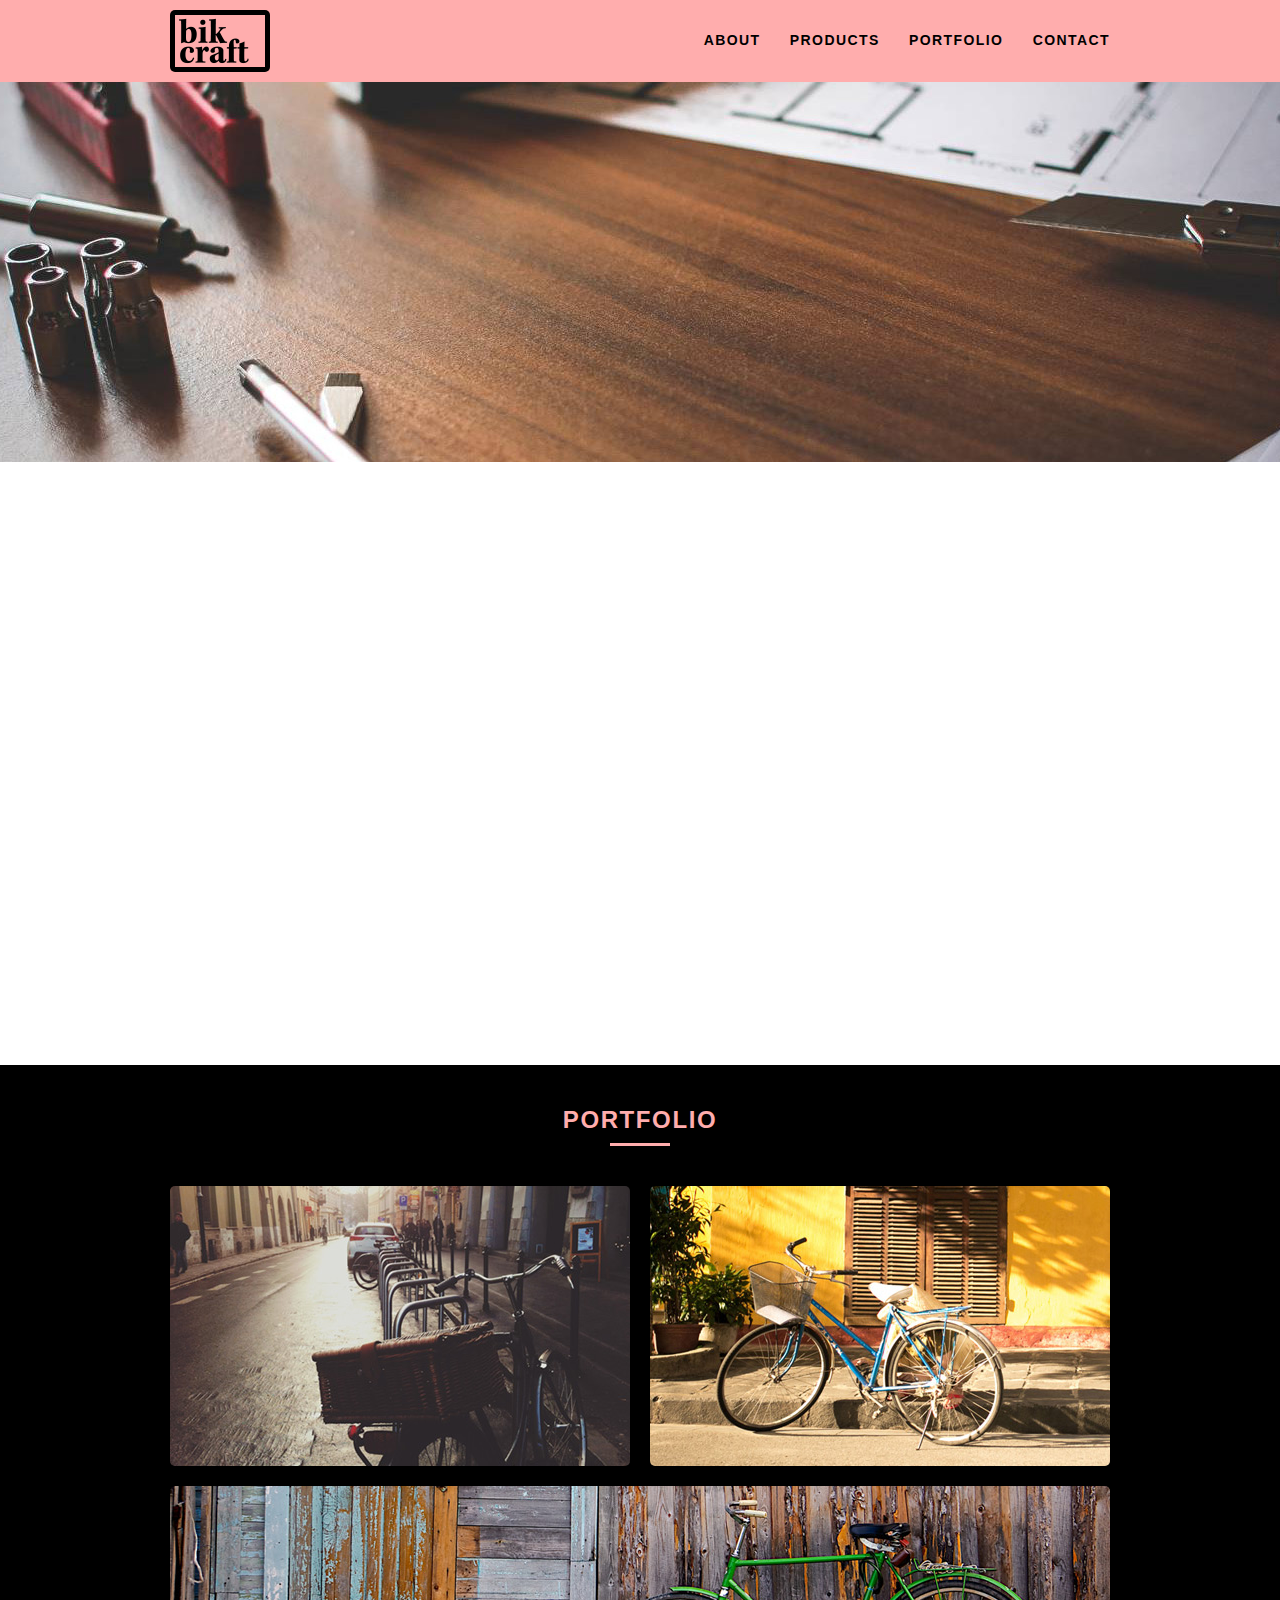
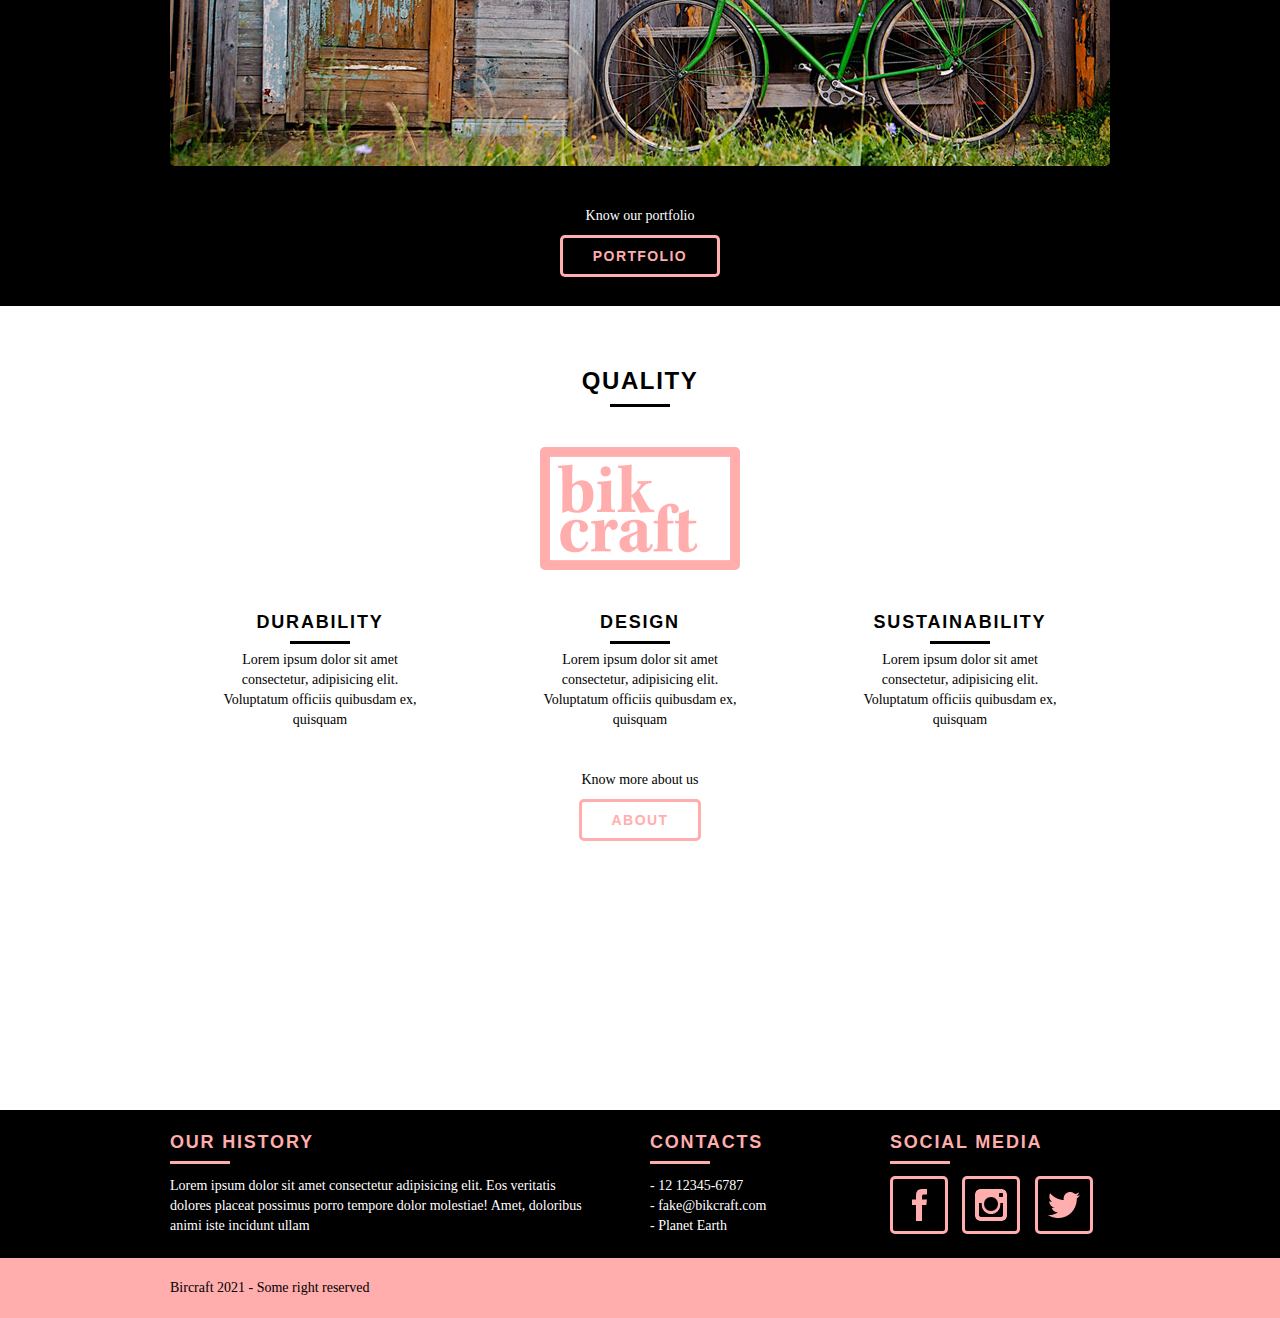
==== commit 3321a4fe: "TRYING TO FIX THE IMG NOT SHOWING WHEN PUSH TO GITHUB..." ====
--- a/index.html
+++ b/index.html
@@ -60,17 +60,17 @@
       <h2 class="subtitle">Products</h2>
       <ul class="products_list">
          <li class="grid-1-3">
-            <div class="products_icon"><img src="img/produtos/city.png" alt="Bikecraft city bikes"></div>
+            <div class="products_icon"><img src="./img/produtos/city.png" alt="Bikecraft city bikes"></div>
             <h3>City Bike</h3>
             <p>Lorem ipsum dolor sit amet consectetur adipisicing elit. Corporis beatae, </p>
          </li>
          <li class="grid-1-3">
-            <div class="products_icon"><img src="img/produtos/sport.png" alt="Bikecraft city bikes"></div>
+            <div class="products_icon"><img src="./img/produtos/sport.png" alt="Bikecraft city bikes"></div>
             <h3>Sport Bike</h3>
             <p>Lorem ipsum dolor sit amet consectetur adipisicing elit. Corporis beatae, </p>
          </li>
          <li class="grid-1-3">
-            <div class="products_icon"><img src="img/produtos/retro.png" alt="Bikecraft city bikes"></div>
+            <div class="products_icon"><img src="./img/produtos/retro.png" alt="Bikecraft city bikes"></div>
             <h3>Retro Bike</h3>
             <p>Lorem ipsum dolor sit amet consectetur adipisicing elit. Corporis beatae, /p>
          </li>
@@ -85,9 +85,9 @@
       <div class="container">
          <h2 class="subtitle">Portfolio</h2>
          <div class="portfolio_list">
-            <div class="grid-8"><img src="img/portfolio/retro.jpg" alt="Retro Bick"></div>
-            <div class="grid-8"><img src="img/portfolio/city.jpg" alt="City Bike"></div>
-            <div class="grid-16"><img src="img/portfolio/sport.jpg" alt="Sport Bike"></div>
+            <div class="grid-8"><img src="./img/portfolio/retro.jpg" alt="Retro Bick"></div>
+            <div class="grid-8"><img src="./img/portfolio/city.jpg" alt="City Bike"></div>
+            <div class="grid-16"><img src="./img/portfolio/sport.jpg" alt="Sport Bike"></div>
          </div>
          <div class="call">
             <p>Know our portfolio</p>
@@ -98,7 +98,7 @@
    <!-- Quality  -->
    <section class="quality container">
       <h2 class="subtitle">Quality</h2>
-      <img src="img/bikcraft-qualidade.png" alt="Bikcraft">
+      <img src="./img/bikcraft-qualidade.png" alt="Bikcraft">
       <ul class="quality-list">
          <li class="grid-1-3">
             <h3>Durability</h3>
@@ -147,14 +147,11 @@
             <div class="grid-4 footer-social-media">
                <h3>Social Media</h3>
                <ul>
-                  <li><a href="http://facebook.com" target="_blank"><img
-                           src="https://github.com/deborababo/bikcraft/blob/main/img/redes-sociais/facebook.png"
+                  <li><a href="http://facebook.com" target="_blank"><img src="./img/redes-sociais/facebook.png"
                            alt=""></a></li>
-                  <li><a href="http://instagram.com" target="_blank"><img
-                           src="https://github.com/deborababo/bikcraft/blob/main/img/redes-sociais/instagram.png"
+                  <li><a href="http://instagram.com" target="_blank"><img src="./img/redes-sociais/instagram.png"
                            alt=""></a></li>
-                  <li><a href="http://twitter.com" target="_blank"><img
-                           src="https://github.com/deborababo/bikcraft/blob/main/img/redes-sociais/twitter.png"
+                  <li><a href="http://twitter.com" target="_blank"><img src="./img/redes-sociais/twitter.png"
                            alt=""></a>
                   </li>
                </ul>
--- a/css/style.css
+++ b/css/style.css
@@ -530,8 +530,7 @@
 .introduction {
   width: 100%;
   height: 380px;
-  background: url(https://github.com/deborababo/bikcraft/blob/main/img/bg.jpg)
-    no-repeat center;
+  background: #ffadad url(/img/bg.jpg) no-repeat center;
   background-size: cover;
   margin-top: 82px;
   text-align: center;
